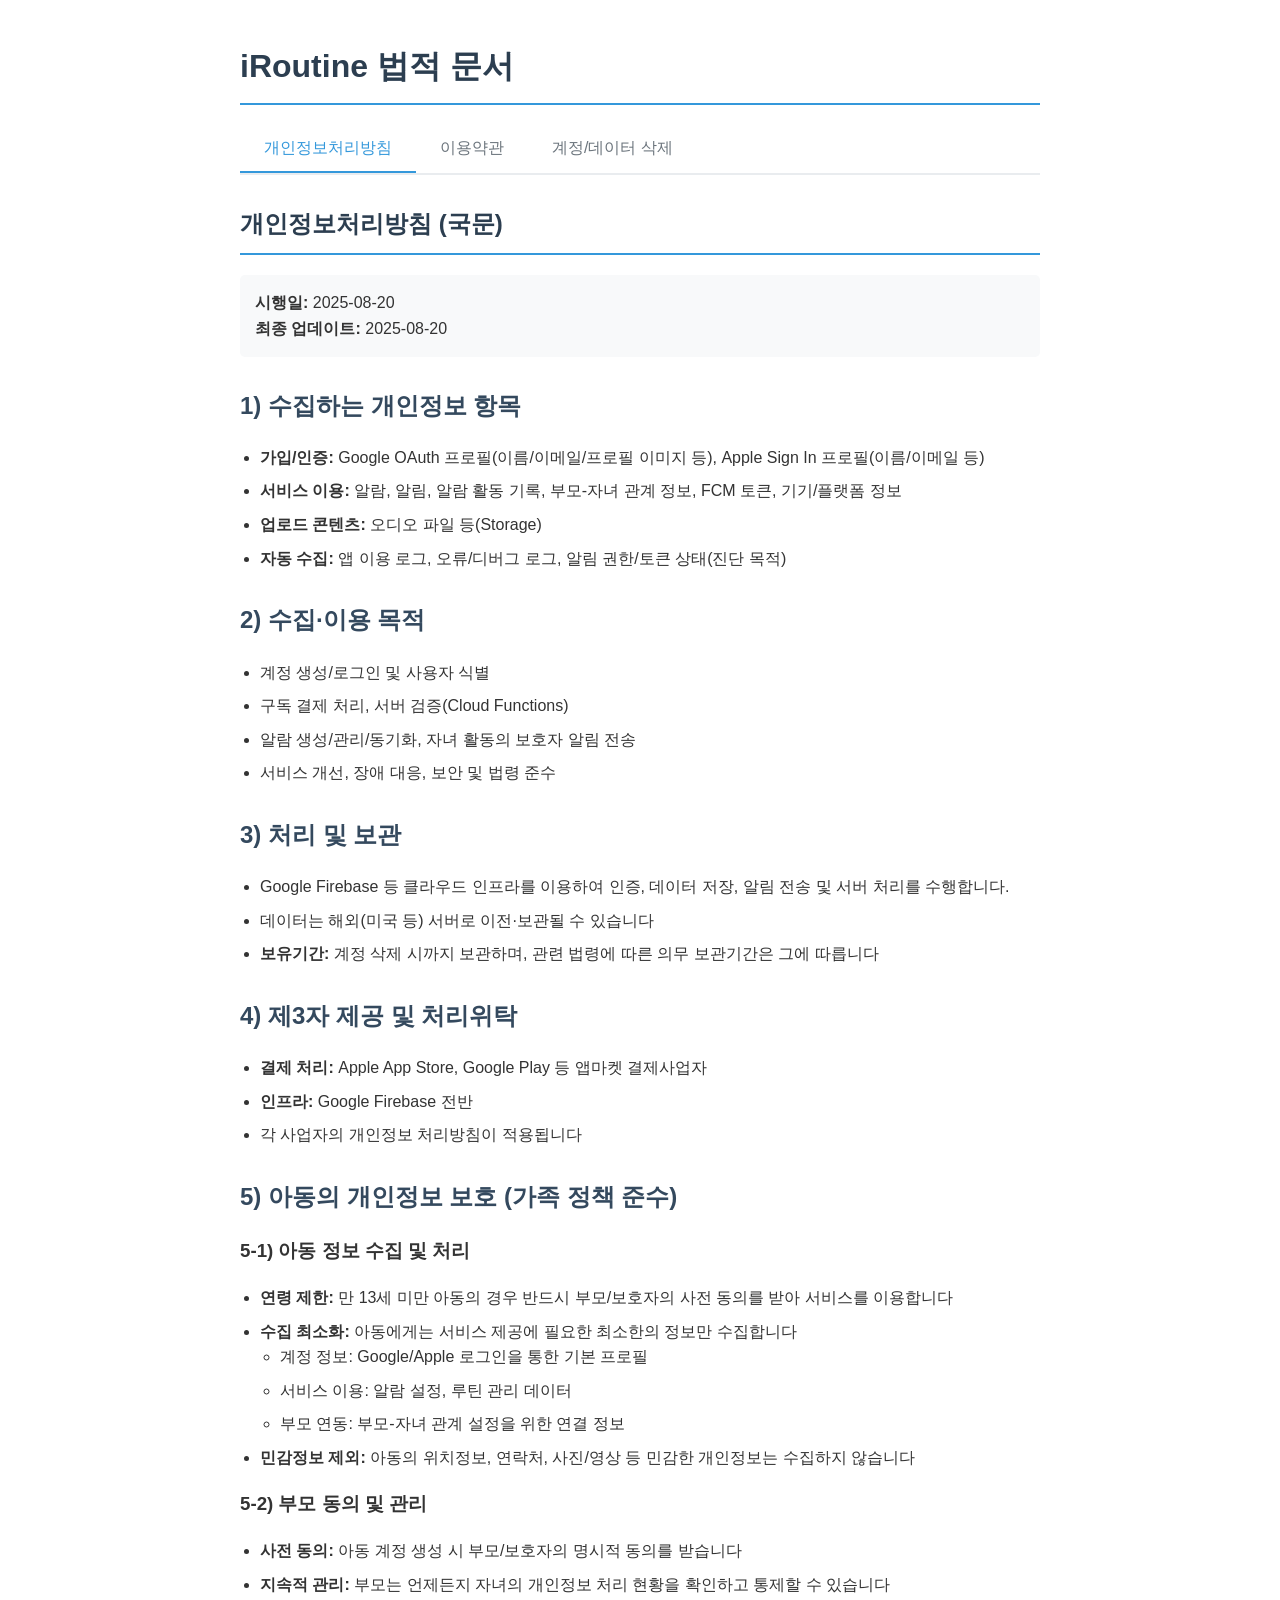
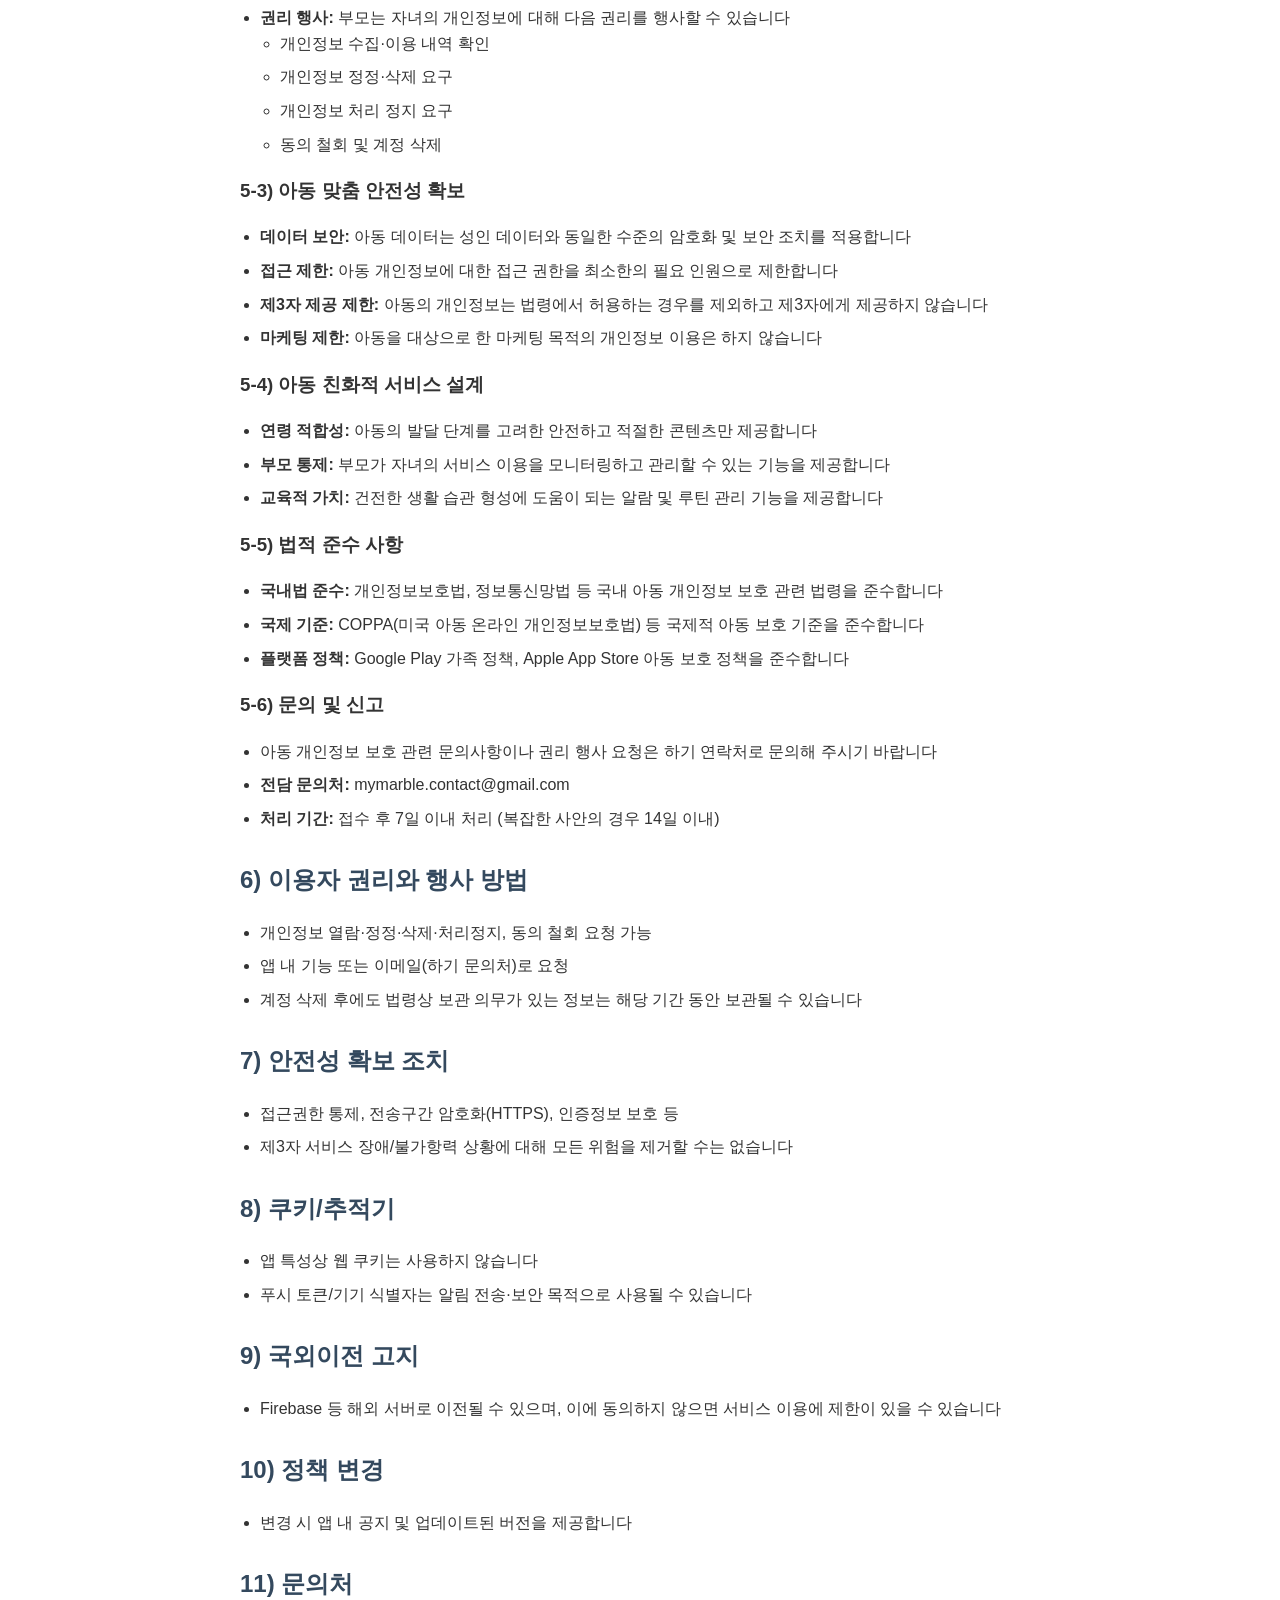
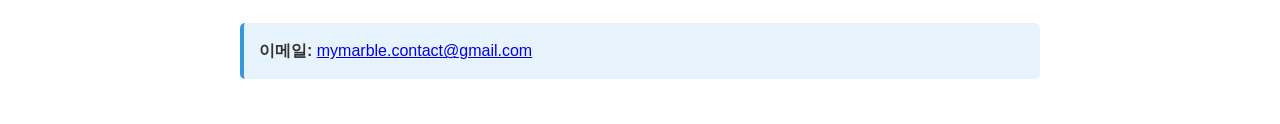
==== index.html @ 531f8c68 "기술스택을 단순하게 노출" ====
<!DOCTYPE html>
<html lang="ko">
    <head>
        <meta charset="UTF-8" />
        <meta name="viewport" content="width=device-width, initial-scale=1.0" />
        <title>iRoutine 개인정보처리방침</title>
        <style>
            body {
                font-family: -apple-system, BlinkMacSystemFont, "Segoe UI",
                    Roboto, sans-serif;
                line-height: 1.6;
                max-width: 800px;
                margin: 0 auto;
                padding: 20px;
                color: #333;
            }
            h1 {
                color: #2c3e50;
                border-bottom: 2px solid #3498db;
                padding-bottom: 10px;
            }
            h2 {
                color: #34495e;
                margin-top: 30px;
            }
            .meta-info {
                background-color: #f8f9fa;
                padding: 15px;
                border-radius: 5px;
                margin-bottom: 30px;
            }
            .contact {
                background-color: #e8f4fd;
                padding: 15px;
                border-radius: 5px;
                border-left: 4px solid #3498db;
            }
            ul {
                padding-left: 20px;
            }
            li {
                margin-bottom: 8px;
            }
            .section {
                margin-bottom: 25px;
            }
            .nav-tabs {
                display: flex;
                border-bottom: 2px solid #e9ecef;
                margin-bottom: 30px;
            }
            .nav-tab {
                padding: 12px 24px;
                background: none;
                border: none;
                cursor: pointer;
                font-size: 16px;
                font-weight: 500;
                color: #6c757d;
                border-bottom: 2px solid transparent;
                transition: all 0.3s ease;
            }
            .nav-tab.active {
                color: #3498db;
                border-bottom-color: #3498db;
            }
            .nav-tab:hover {
                color: #3498db;
            }
            .tab-content {
                display: none;
            }
            .tab-content.active {
                display: block;
            }
        </style>
    </head>
    <body>
        <h1>iRoutine 법적 문서</h1>

        <div class="nav-tabs">
            <button class="nav-tab active" onclick="showTab('privacy')">
                개인정보처리방침
            </button>
            <button class="nav-tab" onclick="showTab('terms')">이용약관</button>
            <button class="nav-tab" onclick="showTab('deletion')">
                계정/데이터 삭제
            </button>
        </div>

        <div id="privacy-tab" class="tab-content active">
            <h2
                style="
                    color: #2c3e50;
                    border-bottom: 2px solid #3498db;
                    padding-bottom: 10px;
                "
            >
                개인정보처리방침 (국문)
            </h2>

            <div class="meta-info">
                <strong>시행일:</strong> 2025-08-20<br />
                <strong>최종 업데이트:</strong> 2025-08-20
            </div>

            <div class="section">
                <h2>1) 수집하는 개인정보 항목</h2>
                <ul>
                    <li>
                        <strong>가입/인증:</strong> Google OAuth
                        프로필(이름/이메일/프로필 이미지 등), Apple Sign In
                        프로필(이름/이메일 등)
                    </li>
                    <li>
                        <strong>서비스 이용:</strong> 알람, 알림, 알람 활동
                        기록, 부모-자녀 관계 정보, FCM 토큰, 기기/플랫폼 정보
                    </li>
                    <li>
                        <strong>업로드 콘텐츠:</strong> 오디오 파일 등(Storage)
                    </li>
                    <li>
                        <strong>자동 수집:</strong> 앱 이용 로그, 오류/디버그
                        로그, 알림 권한/토큰 상태(진단 목적)
                    </li>
                </ul>
            </div>

            <div class="section">
                <h2>2) 수집·이용 목적</h2>
                <ul>
                    <li>계정 생성/로그인 및 사용자 식별</li>
                    <li>구독 결제 처리, 서버 검증(Cloud Functions)</li>
                    <li>알람 생성/관리/동기화, 자녀 활동의 보호자 알림 전송</li>
                    <li>서비스 개선, 장애 대응, 보안 및 법령 준수</li>
                </ul>
            </div>

            <div class="section">
                <h2>3) 처리 및 보관</h2>
                <ul>
                    <li>
                        Google Firebase 등 클라우드 인프라를 이용하여 인증, 데이터 저장, 알림 전송 및 서버 처리를 수행합니다.
                    </li>
                    <li>
                        데이터는 해외(미국 등) 서버로 이전·보관될 수 있습니다
                    </li>
                    <li>
                        <strong>보유기간:</strong> 계정 삭제 시까지 보관하며,
                        관련 법령에 따른 의무 보관기간은 그에 따릅니다
                    </li>
                </ul>
            </div>

            <div class="section">
                <h2>4) 제3자 제공 및 처리위탁</h2>
                <ul>
                    <li>
                        <strong>결제 처리:</strong> Apple App Store, Google Play
                        등 앱마켓 결제사업자
                    </li>
                    <li><strong>인프라:</strong> Google Firebase 전반</li>
                    <li>각 사업자의 개인정보 처리방침이 적용됩니다</li>
                </ul>
            </div>

            <div class="section">
                <h2>5) 아동의 개인정보 보호 (가족 정책 준수)</h2>
                
                <h3>5-1) 아동 정보 수집 및 처리</h3>
                <ul>
                    <li>
                        <strong>연령 제한:</strong> 만 13세 미만 아동의 경우 반드시 부모/보호자의 사전 동의를 받아 서비스를 이용합니다
                    </li>
                    <li>
                        <strong>수집 최소화:</strong> 아동에게는 서비스 제공에 필요한 최소한의 정보만 수집합니다
                        <ul>
                            <li>계정 정보: Google/Apple 로그인을 통한 기본 프로필</li>
                            <li>서비스 이용: 알람 설정, 루틴 관리 데이터</li>
                            <li>부모 연동: 부모-자녀 관계 설정을 위한 연결 정보</li>
                        </ul>
                    </li>
                    <li>
                        <strong>민감정보 제외:</strong> 아동의 위치정보, 연락처, 사진/영상 등 민감한 개인정보는 수집하지 않습니다
                    </li>
                </ul>

                <h3>5-2) 부모 동의 및 관리</h3>
                <ul>
                    <li>
                        <strong>사전 동의:</strong> 아동 계정 생성 시 부모/보호자의 명시적 동의를 받습니다
                    </li>
                    <li>
                        <strong>지속적 관리:</strong> 부모는 언제든지 자녀의 개인정보 처리 현황을 확인하고 통제할 수 있습니다
                    </li>
                    <li>
                        <strong>권리 행사:</strong> 부모는 자녀의 개인정보에 대해 다음 권리를 행사할 수 있습니다
                        <ul>
                            <li>개인정보 수집·이용 내역 확인</li>
                            <li>개인정보 정정·삭제 요구</li>
                            <li>개인정보 처리 정지 요구</li>
                            <li>동의 철회 및 계정 삭제</li>
                        </ul>
                    </li>
                </ul>

                <h3>5-3) 아동 맞춤 안전성 확보</h3>
                <ul>
                    <li>
                        <strong>데이터 보안:</strong> 아동 데이터는 성인 데이터와 동일한 수준의 암호화 및 보안 조치를 적용합니다
                    </li>
                    <li>
                        <strong>접근 제한:</strong> 아동 개인정보에 대한 접근 권한을 최소한의 필요 인원으로 제한합니다
                    </li>
                    <li>
                        <strong>제3자 제공 제한:</strong> 아동의 개인정보는 법령에서 허용하는 경우를 제외하고 제3자에게 제공하지 않습니다
                    </li>
                    <li>
                        <strong>마케팅 제한:</strong> 아동을 대상으로 한 마케팅 목적의 개인정보 이용은 하지 않습니다
                    </li>
                </ul>

                <h3>5-4) 아동 친화적 서비스 설계</h3>
                <ul>
                    <li>
                        <strong>연령 적합성:</strong> 아동의 발달 단계를 고려한 안전하고 적절한 콘텐츠만 제공합니다
                    </li>
                    <li>
                        <strong>부모 통제:</strong> 부모가 자녀의 서비스 이용을 모니터링하고 관리할 수 있는 기능을 제공합니다
                    </li>
                    <li>
                        <strong>교육적 가치:</strong> 건전한 생활 습관 형성에 도움이 되는 알람 및 루틴 관리 기능을 제공합니다
                    </li>
                </ul>

                <h3>5-5) 법적 준수 사항</h3>
                <ul>
                    <li>
                        <strong>국내법 준수:</strong> 개인정보보호법, 정보통신망법 등 국내 아동 개인정보 보호 관련 법령을 준수합니다
                    </li>
                    <li>
                        <strong>국제 기준:</strong> COPPA(미국 아동 온라인 개인정보보호법) 등 국제적 아동 보호 기준을 준수합니다
                    </li>
                    <li>
                        <strong>플랫폼 정책:</strong> Google Play 가족 정책, Apple App Store 아동 보호 정책을 준수합니다
                    </li>
                </ul>

                <h3>5-6) 문의 및 신고</h3>
                <ul>
                    <li>
                        아동 개인정보 보호 관련 문의사항이나 권리 행사 요청은 하기 연락처로 문의해 주시기 바랍니다
                    </li>
                    <li>
                        <strong>전담 문의처:</strong> mymarble.contact@gmail.com
                    </li>
                    <li>
                        <strong>처리 기간:</strong> 접수 후 7일 이내 처리 (복잡한 사안의 경우 14일 이내)
                    </li>
                </ul>
            </div>

            <div class="section">
                <h2>6) 이용자 권리와 행사 방법</h2>
                <ul>
                    <li>
                        개인정보 열람·정정·삭제·처리정지, 동의 철회 요청 가능
                    </li>
                    <li>앱 내 기능 또는 이메일(하기 문의처)로 요청</li>
                    <li>
                        계정 삭제 후에도 법령상 보관 의무가 있는 정보는 해당
                        기간 동안 보관될 수 있습니다
                    </li>
                </ul>
            </div>

            <div class="section">
                <h2>7) 안전성 확보 조치</h2>
                <ul>
                    <li>
                        접근권한 통제, 전송구간 암호화(HTTPS), 인증정보 보호 등
                    </li>
                    <li>
                        제3자 서비스 장애/불가항력 상황에 대해 모든 위험을
                        제거할 수는 없습니다
                    </li>
                </ul>
            </div>

            <div class="section">
                <h2>8) 쿠키/추적기</h2>
                <ul>
                    <li>앱 특성상 웹 쿠키는 사용하지 않습니다</li>
                    <li>
                        푸시 토큰/기기 식별자는 알림 전송·보안 목적으로 사용될
                        수 있습니다
                    </li>
                </ul>
            </div>

            <div class="section">
                <h2>9) 국외이전 고지</h2>
                <ul>
                    <li>
                        Firebase 등 해외 서버로 이전될 수 있으며, 이에 동의하지
                        않으면 서비스 이용에 제한이 있을 수 있습니다
                    </li>
                </ul>
            </div>

            <div class="section">
                <h2>10) 정책 변경</h2>
                <ul>
                    <li>변경 시 앱 내 공지 및 업데이트된 버전을 제공합니다</li>
                </ul>
            </div>

            <div class="section">
                <h2>11) 문의처</h2>
                <div class="contact">
                    <strong>이메일:</strong>
                    <a href="mailto:mymarble.contact@gmail.com"
                        >mymarble.contact@gmail.com</a
                    >
                </div>
            </div>
        </div>

        <div id="terms-tab" class="tab-content">
            <h2
                style="
                    color: #2c3e50;
                    border-bottom: 2px solid #3498db;
                    padding-bottom: 10px;
                "
            >
                이용약관 및 최종 사용자 라이선스 계약 (EULA)
            </h2>

            <div class="meta-info">
                <strong>시행일:</strong> 2025-08-20<br />
                <strong>최종 업데이트:</strong> 2025-08-20<br />
                <strong>문의:</strong> mymarble.contact@gmail.com
            </div>

            <div class="section">
                <h2>1) 목적 및 라이선스 부여</h2>
                <ul>
                    <li>
                        본 약관은 iRoutine(이하 "서비스")의 이용 조건 및 절차,
                        이용자와 회사의 권리·의무를 정합니다.
                    </li>
                    <li>
                        회사는 본 약관에 따라 이용자에게 서비스를 이용할 수 있는 
                        비독점적, 양도불가능한 라이선스를 부여합니다.
                    </li>
                    <li>
                        본 약관은 최종 사용자 라이선스 계약(EULA)으로서의 효력을 가집니다.
                    </li>
                </ul>
            </div>

            <div class="section">
                <h2>2) 계정 및 자격</h2>
                <ul>
                    <li>
                        만 14세 미만의 이용은 보호자(부모) 계정의 동의 및 관리
                        하에 이루어집니다.
                    </li>
                    <li>
                        이용자는 가입 시 정확한 정보를 제공해야 하며, 타인의
                        권리를 침해하지 않습니다.
                    </li>
                </ul>
            </div>

            <div class="section">
                <h2>3) 서비스 내용</h2>
                <ul>
                    <li>
                        알람/루틴 생성·수정·삭제, 알림 전송, 부모-자녀 연동을
                        통한 보호자의 자녀 알람 관리 기능을 제공합니다.
                    </li>
                    <li>
                        서비스는 지속적으로 개선·변경될 수 있으며, 중요한 변경
                        시 앱 공지로 안내합니다.
                    </li>
                </ul>
            </div>

            <div class="section">
                <h2>4) 구독 및 결제</h2>
                <ul>
                    <li>프리미엄 기능은 자동 갱신형 구독으로 제공됩니다.</li>
                    <li>
                        가격: 월 1,100원, 연 8,800원(실제 청구 금액과 세금은 각
                        앱마켓 표기/정책 기준을 따릅니다).
                    </li>
                    <li>
                        결제/청구/환불/취소는 Apple App Store 또는 Google Play
                        스토어 정책을 따릅니다.
                    </li>
                    <li>
                        구독은 현재 기간 종료 24시간 전 자동 갱신될 수 있으며,
                        갱신 관리는 각 스토어의 구독 관리 화면에서 할 수
                        있습니다.
                    </li>
                    <li>
                        구매 취소(청약철회) 관련: 취소/환불은 각 스토어 정책 및
                        심사 결과에 따릅니다.
                    </li>
                </ul>
            </div>

            <div class="section">
                <h2>5) 보호자-자녀 기능</h2>
                <ul>
                    <li>
                        보호자는 자녀 계정의 알람을 생성·변경·삭제할 수 있으며,
                        자녀 활동 알림을 수신할 수 있습니다.
                    </li>
                    <li>
                        보호자는 해당 기능 사용에 따른 책임을 부담하며, 자녀
                        개인정보를 적법하게 처리해야 합니다.
                    </li>
                </ul>
            </div>

            <div class="section">
                <h2>6) 이용자의 의무</h2>
                <ul>
                    <li>법령·약관·공지 준수 및 타인의 권리 침해 금지.</li>
                    <li>
                        계정 보안(비밀번호/기기 관리) 유지에 주의해야 합니다.
                    </li>
                </ul>
            </div>

            <div class="section">
                <h2>7) 금지 행위</h2>
                <ul>
                    <li>
                        비정상적 접근, 리버스 엔지니어링, 스팸/악성코드 유포,
                        타인의 계정·데이터 무단 접근 등.
                    </li>
                </ul>
            </div>

            <div class="section">
                <h2>8) 서비스 제공의 중단</h2>
                <ul>
                    <li>
                        시스템 점검, 천재지변, 제3자 서비스(Firebase, 앱마켓
                        결제 등) 장애로 일시 중단될 수 있습니다.
                    </li>
                </ul>
            </div>

            <div class="section">
                <h2>9) 지적재산권</h2>
                <ul>
                    <li>
                        서비스 및 제공 콘텐츠의 권리는 회사 또는 정당한
                        권리자에게 있으며, 무단 사용을 금합니다.
                    </li>
                </ul>
            </div>

            <div class="section">
                <h2>10) 책임 제한</h2>
                <ul>
                    <li>
                        무료 제공 기능 또는 불가항력·제3자 서비스 장애로 인한
                        손해에 대해 회사는 책임을 지지 않습니다.
                    </li>
                    <li>
                        유료 구독 관련 환불/청구 분쟁은 우선 각 스토어 정책을
                        따릅니다.
                    </li>
                </ul>
            </div>

            <div class="section">
                <h2>11) 계약 해지</h2>
                <ul>
                    <li>
                        이용자는 언제든지 각 스토어에서 구독을 해지할 수
                        있습니다. 계정 삭제는 앱 또는 문의 채널을 통해 요청할 수
                        있습니다.
                    </li>
                </ul>
            </div>

            <div class="section">
                <h2>12) 약관의 변경</h2>
                <ul>
                    <li>
                        변경 시 적용일자 및 사유를 사전에 공지합니다. 중요한
                        변경은 앱 내 공지와 함께 고지됩니다.
                    </li>
                </ul>
            </div>

            <div class="section">
                <h2>13) 준거법 및 분쟁 해결</h2>
                <ul>
                    <li>
                        대한민국 법률을 준거법으로 하며, 분쟁은 관할 법원에서
                        해결합니다.
                    </li>
                </ul>
            </div>

            <div class="section">
                <h2>14) 문의처</h2>
                <div class="contact">
                    <strong>이메일:</strong>
                    <a href="mailto:mymarble.contact@gmail.com"
                        >mymarble.contact@gmail.com</a
                    >
                </div>
            </div>
        </div>

        <div id="deletion-tab" class="tab-content">
            <h2
                style="
                    color: #2c3e50;
                    border-bottom: 2px solid #3498db;
                    padding-bottom: 10px;
                "
            >
                계정/데이터 삭제 안내
            </h2>

            <div class="meta-info">
                <strong>시행일:</strong> 2025-08-20<br />
                <strong>최종 업데이트:</strong> 2025-08-20<br />
                <strong>문의:</strong> mymarble.contact@gmail.com
            </div>

            <div class="section">
                <h2>1) 삭제 대상 및 범위</h2>
                <ul>
                    <li>계정 기본 정보: 이름, 이메일, 역할(부모/자녀)</li>
                    <li>가족/관계 정보: 부모-자녀 연결 정보</li>
                    <li>앱 데이터: 알람 설정, 알람 활동 기록(확인/해제/스누즈/놓침)</li>
                    <li>기기 식별자: 푸시 알림용 FCM 토큰</li>
                </ul>
            </div>

            <div class="section">
                <h2>2) 보관 및 삭제 시점</h2>
                <ul>
                    <li>법령 준수 및 분쟁 대응을 위해 최대 90일 이내 최소한의 기록을 보관할 수 있습니다.</li>
                    <li>보관 기간 경과 후 관련 데이터는 영구 삭제됩니다.</li>
                </ul>
            </div>

            <div class="section">
                <h2>3) 계정/데이터 삭제 요청 방법</h2>
                <ul>
                    <li>아래 이메일로 삭제를 요청해 주세요.</li>
                    <li>메일 <strong>제목에 반드시 [데이터 삭제 요청]</strong> 문구를 포함해 주세요.</li>
                    <li>요청 메일 본문에는 다음 정보를 기재해 주세요.
                        <ul>
                            <li><strong>성함</strong></li>
                            <li><strong>전화번호</strong></li>
                            <li><strong>로그인에 사용한 이메일 주소</strong> (보내시는 이메일이 로그인 이메일과 동일하면 본인 확인에 유리합니다)</li>
                        </ul>
                    </li>
                    <li><strong>처리 기간:</strong> 접수 후 영업일 기준 7~14일</li>
                </ul>
                <div class="contact">
                    <p><strong>이메일:</strong> <a href="mailto:mymarble.contact@gmail.com?subject=%5B%EB%8D%B0%EC%9D%B4%ED%84%B0%20%EC%82%AD%EC%A0%9C%20%EC%9A%94%EC%B2%AD%5D&body=%EC%84%B1%ED%95%A8%3A%0A%EC%A0%84%ED%99%94%EB%B2%88%ED%98%B8%3A%0A%EB%A1%9C%EA%B7%B8%EC%9D%B8%EC%97%90%20%EC%82%AC%EC%9A%A9%ED%95%9C%20%EC%9D%B4%EB%A9%94%EC%9D%BC%20%EC%A3%BC%EC%86%8C%3A%0A%EA%B8%B0%ED%83%80%20%EC%9A%94%EC%B2%AD%EC%82%AC%ED%95%AD%3A%0A%0A%EC%A3%BC%EC%9D%98%3A%20%EA%B3%84%EC%A0%95%20%EC%82%AD%EC%A0%9C%EB%8A%94%20%EB%B3%B5%EA%B5%AC%EA%B0%80%20%EB%B6%88%EA%B0%80%ED%95%A9%EB%8B%88%EB%8B%A4%2E">mymarble.contact@gmail.com</a></p>
                    <p style="margin-top:8px; font-size:14px; color:#555;">예시 제목: [데이터 삭제 요청] iRoutine 계정 삭제 요청</p>
                </div>
            </div>

            <div class="section">
                <h2>4) 주의사항</h2>
                <ul>
                    <li>삭제 완료 후에는 복구가 불가능합니다.</li>
                    <li>부모/자녀 관계로 연결된 다른 사용자에게 영향이 있을 수 있으니 신중히 요청해 주세요.</li>
                </ul>
            </div>
        </div>

        <script>
            function showTab(tabName) {
                // 모든 탭 콘텐츠 숨기기
                const tabContents = document.querySelectorAll(".tab-content");
                tabContents.forEach((content) => {
                    content.classList.remove("active");
                });

                // 모든 탭 버튼 비활성화
                const tabButtons = document.querySelectorAll(".nav-tab");
                tabButtons.forEach((button) => {
                    button.classList.remove("active");
                });

                // 선택된 탭 콘텐츠 보이기
                document
                    .getElementById(tabName + "-tab")
                    .classList.add("active");

                // 선택된 탭 버튼 활성화
                event.target.classList.add("active");
            }
        </script>
    </body>
</html>
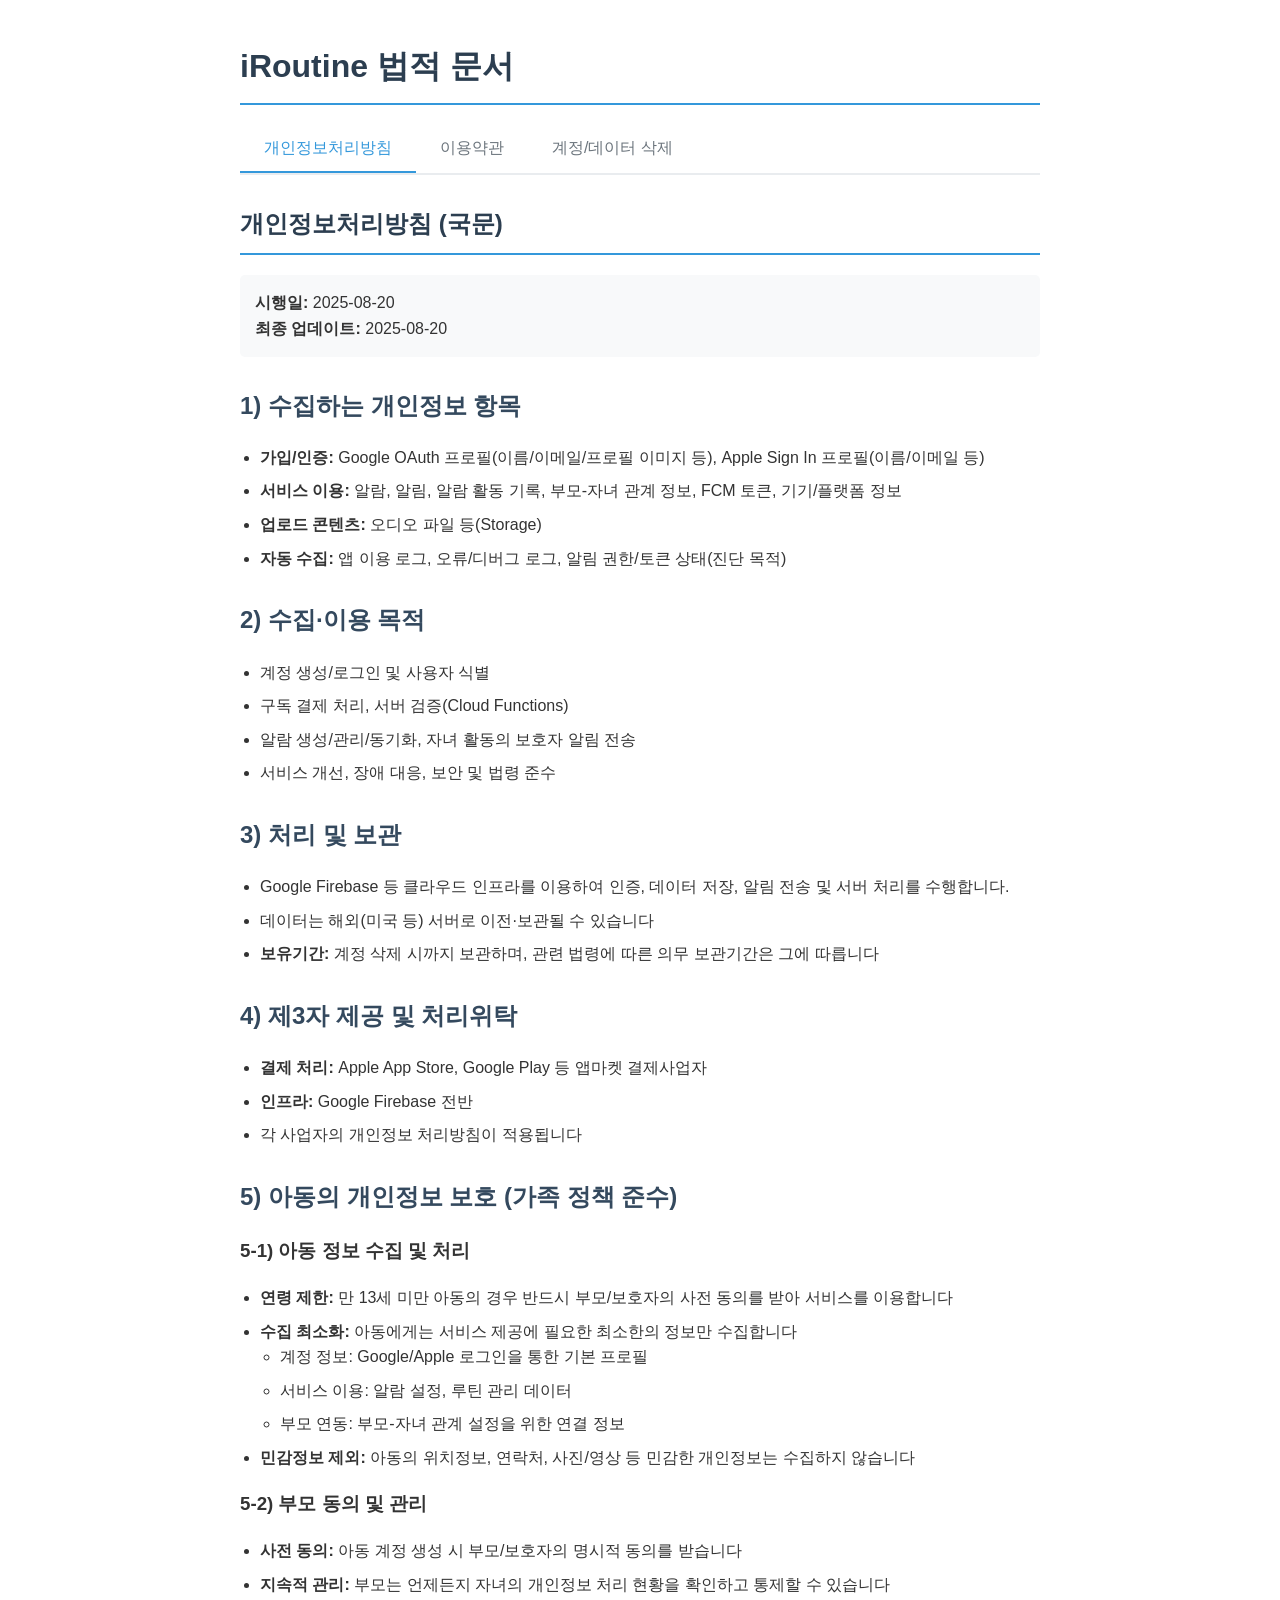
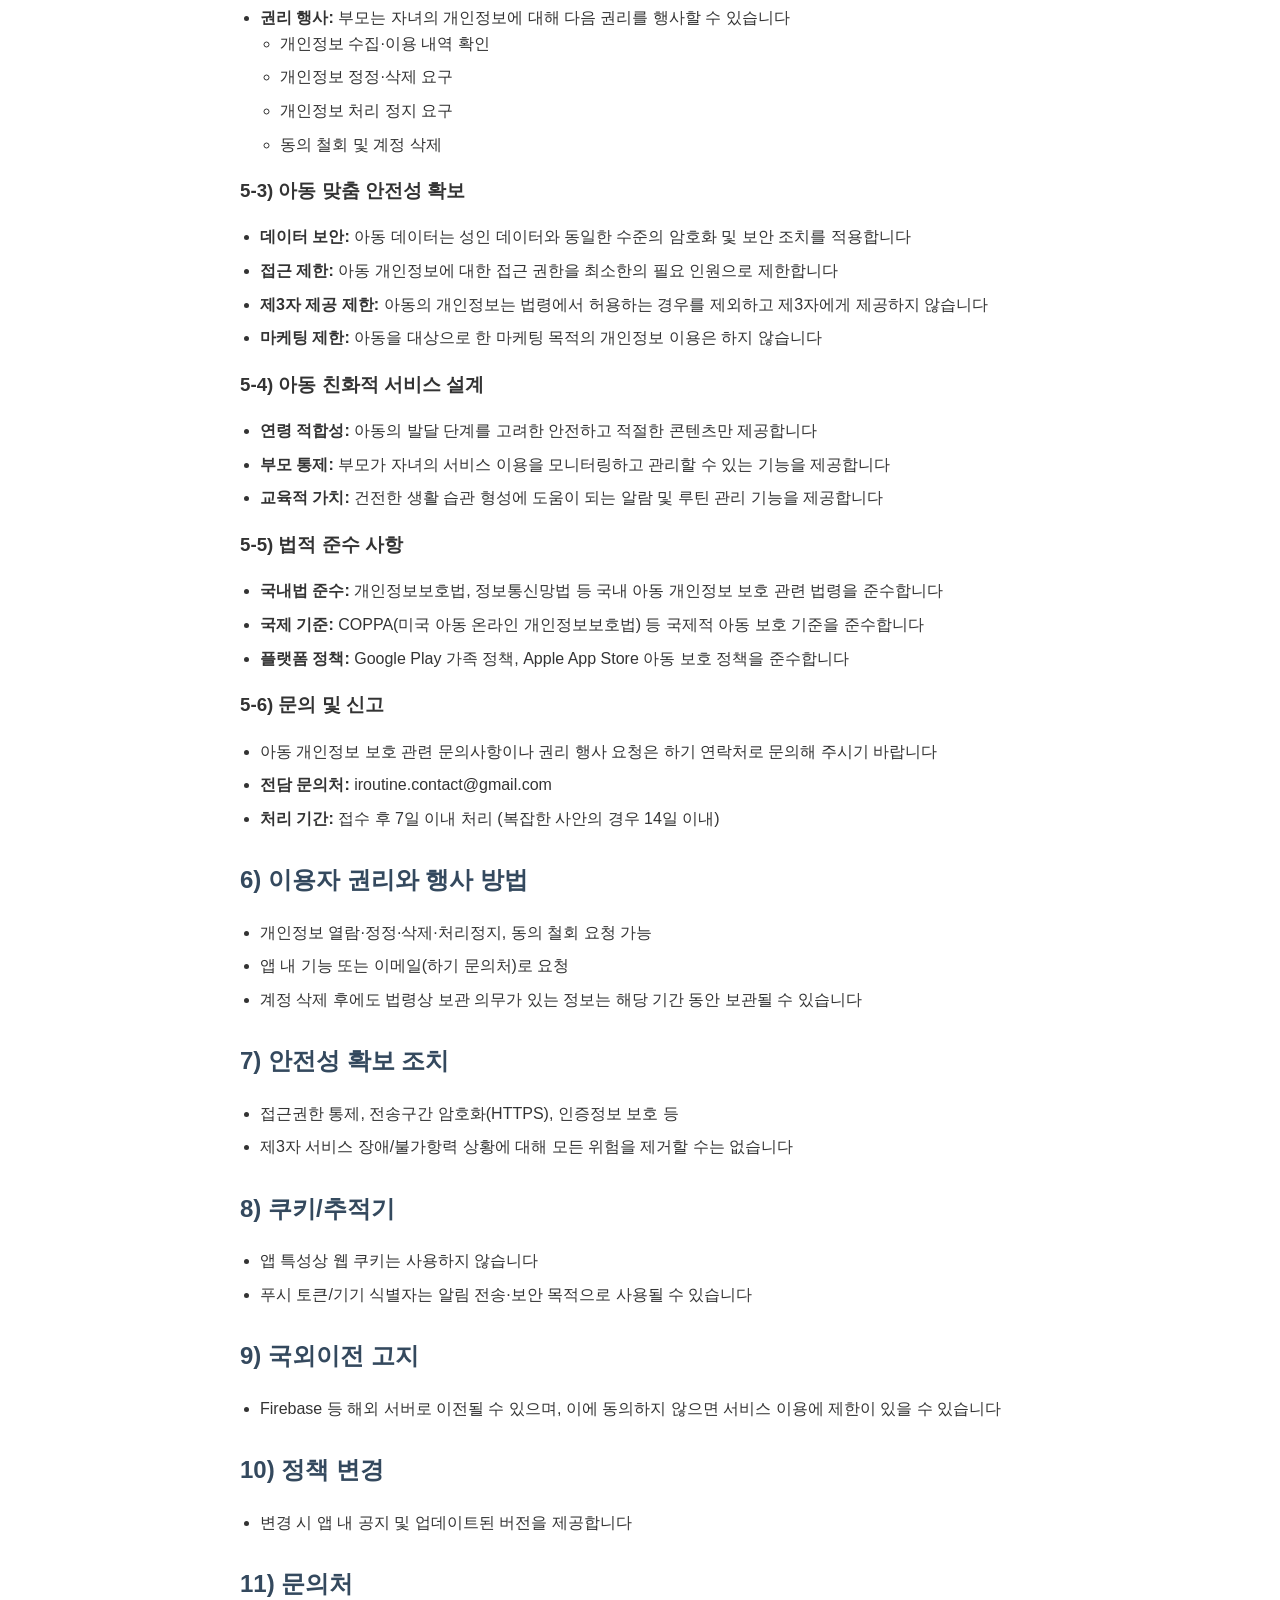
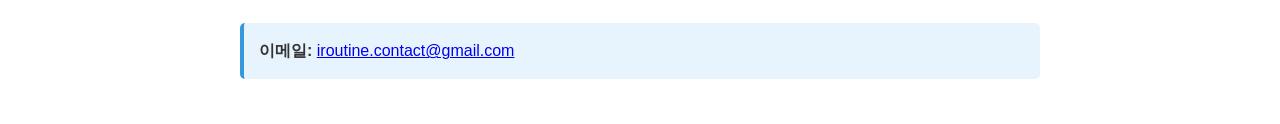
==== commit e692e66a: "chore: 이메일 주소를 mymarble.contact에서 iroutine.contact로 변경 - 개인정보처리방침 문의 이메일 업데이트 - 이용약관 문의 이메일 업데이트 - 도" ====
--- a/index.html
+++ b/index.html
@@ -140,7 +140,8 @@
                 <h2>3) 처리 및 보관</h2>
                 <ul>
                     <li>
-                        Google Firebase 등 클라우드 인프라를 이용하여 인증, 데이터 저장, 알림 전송 및 서버 처리를 수행합니다.
+                        Google Firebase 등 클라우드 인프라를 이용하여 인증,
+                        데이터 저장, 알림 전송 및 서버 처리를 수행합니다.
                     </li>
                     <li>
                         데이터는 해외(미국 등) 서버로 이전·보관될 수 있습니다
@@ -166,35 +167,47 @@
 
             <div class="section">
                 <h2>5) 아동의 개인정보 보호 (가족 정책 준수)</h2>
-                
+
                 <h3>5-1) 아동 정보 수집 및 처리</h3>
                 <ul>
                     <li>
-                        <strong>연령 제한:</strong> 만 13세 미만 아동의 경우 반드시 부모/보호자의 사전 동의를 받아 서비스를 이용합니다
-                    </li>
-                    <li>
-                        <strong>수집 최소화:</strong> 아동에게는 서비스 제공에 필요한 최소한의 정보만 수집합니다
+                        <strong>연령 제한:</strong> 만 13세 미만 아동의 경우
+                        반드시 부모/보호자의 사전 동의를 받아 서비스를
+                        이용합니다
+                    </li>
+                    <li>
+                        <strong>수집 최소화:</strong> 아동에게는 서비스 제공에
+                        필요한 최소한의 정보만 수집합니다
                         <ul>
-                            <li>계정 정보: Google/Apple 로그인을 통한 기본 프로필</li>
+                            <li>
+                                계정 정보: Google/Apple 로그인을 통한 기본
+                                프로필
+                            </li>
                             <li>서비스 이용: 알람 설정, 루틴 관리 데이터</li>
-                            <li>부모 연동: 부모-자녀 관계 설정을 위한 연결 정보</li>
+                            <li>
+                                부모 연동: 부모-자녀 관계 설정을 위한 연결 정보
+                            </li>
                         </ul>
                     </li>
                     <li>
-                        <strong>민감정보 제외:</strong> 아동의 위치정보, 연락처, 사진/영상 등 민감한 개인정보는 수집하지 않습니다
+                        <strong>민감정보 제외:</strong> 아동의 위치정보, 연락처,
+                        사진/영상 등 민감한 개인정보는 수집하지 않습니다
                     </li>
                 </ul>
 
                 <h3>5-2) 부모 동의 및 관리</h3>
                 <ul>
                     <li>
-                        <strong>사전 동의:</strong> 아동 계정 생성 시 부모/보호자의 명시적 동의를 받습니다
-                    </li>
-                    <li>
-                        <strong>지속적 관리:</strong> 부모는 언제든지 자녀의 개인정보 처리 현황을 확인하고 통제할 수 있습니다
-                    </li>
-                    <li>
-                        <strong>권리 행사:</strong> 부모는 자녀의 개인정보에 대해 다음 권리를 행사할 수 있습니다
+                        <strong>사전 동의:</strong> 아동 계정 생성 시
+                        부모/보호자의 명시적 동의를 받습니다
+                    </li>
+                    <li>
+                        <strong>지속적 관리:</strong> 부모는 언제든지 자녀의
+                        개인정보 처리 현황을 확인하고 통제할 수 있습니다
+                    </li>
+                    <li>
+                        <strong>권리 행사:</strong> 부모는 자녀의 개인정보에
+                        대해 다음 권리를 행사할 수 있습니다
                         <ul>
                             <li>개인정보 수집·이용 내역 확인</li>
                             <li>개인정보 정정·삭제 요구</li>
@@ -207,55 +220,69 @@
                 <h3>5-3) 아동 맞춤 안전성 확보</h3>
                 <ul>
                     <li>
-                        <strong>데이터 보안:</strong> 아동 데이터는 성인 데이터와 동일한 수준의 암호화 및 보안 조치를 적용합니다
-                    </li>
-                    <li>
-                        <strong>접근 제한:</strong> 아동 개인정보에 대한 접근 권한을 최소한의 필요 인원으로 제한합니다
-                    </li>
-                    <li>
-                        <strong>제3자 제공 제한:</strong> 아동의 개인정보는 법령에서 허용하는 경우를 제외하고 제3자에게 제공하지 않습니다
-                    </li>
-                    <li>
-                        <strong>마케팅 제한:</strong> 아동을 대상으로 한 마케팅 목적의 개인정보 이용은 하지 않습니다
+                        <strong>데이터 보안:</strong> 아동 데이터는 성인
+                        데이터와 동일한 수준의 암호화 및 보안 조치를 적용합니다
+                    </li>
+                    <li>
+                        <strong>접근 제한:</strong> 아동 개인정보에 대한 접근
+                        권한을 최소한의 필요 인원으로 제한합니다
+                    </li>
+                    <li>
+                        <strong>제3자 제공 제한:</strong> 아동의 개인정보는
+                        법령에서 허용하는 경우를 제외하고 제3자에게 제공하지
+                        않습니다
+                    </li>
+                    <li>
+                        <strong>마케팅 제한:</strong> 아동을 대상으로 한 마케팅
+                        목적의 개인정보 이용은 하지 않습니다
                     </li>
                 </ul>
 
                 <h3>5-4) 아동 친화적 서비스 설계</h3>
                 <ul>
                     <li>
-                        <strong>연령 적합성:</strong> 아동의 발달 단계를 고려한 안전하고 적절한 콘텐츠만 제공합니다
-                    </li>
-                    <li>
-                        <strong>부모 통제:</strong> 부모가 자녀의 서비스 이용을 모니터링하고 관리할 수 있는 기능을 제공합니다
-                    </li>
-                    <li>
-                        <strong>교육적 가치:</strong> 건전한 생활 습관 형성에 도움이 되는 알람 및 루틴 관리 기능을 제공합니다
+                        <strong>연령 적합성:</strong> 아동의 발달 단계를 고려한
+                        안전하고 적절한 콘텐츠만 제공합니다
+                    </li>
+                    <li>
+                        <strong>부모 통제:</strong> 부모가 자녀의 서비스 이용을
+                        모니터링하고 관리할 수 있는 기능을 제공합니다
+                    </li>
+                    <li>
+                        <strong>교육적 가치:</strong> 건전한 생활 습관 형성에
+                        도움이 되는 알람 및 루틴 관리 기능을 제공합니다
                     </li>
                 </ul>
 
                 <h3>5-5) 법적 준수 사항</h3>
                 <ul>
                     <li>
-                        <strong>국내법 준수:</strong> 개인정보보호법, 정보통신망법 등 국내 아동 개인정보 보호 관련 법령을 준수합니다
-                    </li>
-                    <li>
-                        <strong>국제 기준:</strong> COPPA(미국 아동 온라인 개인정보보호법) 등 국제적 아동 보호 기준을 준수합니다
-                    </li>
-                    <li>
-                        <strong>플랫폼 정책:</strong> Google Play 가족 정책, Apple App Store 아동 보호 정책을 준수합니다
+                        <strong>국내법 준수:</strong> 개인정보보호법,
+                        정보통신망법 등 국내 아동 개인정보 보호 관련 법령을
+                        준수합니다
+                    </li>
+                    <li>
+                        <strong>국제 기준:</strong> COPPA(미국 아동 온라인
+                        개인정보보호법) 등 국제적 아동 보호 기준을 준수합니다
+                    </li>
+                    <li>
+                        <strong>플랫폼 정책:</strong> Google Play 가족 정책,
+                        Apple App Store 아동 보호 정책을 준수합니다
                     </li>
                 </ul>
 
                 <h3>5-6) 문의 및 신고</h3>
                 <ul>
                     <li>
-                        아동 개인정보 보호 관련 문의사항이나 권리 행사 요청은 하기 연락처로 문의해 주시기 바랍니다
-                    </li>
-                    <li>
-                        <strong>전담 문의처:</strong> mymarble.contact@gmail.com
-                    </li>
-                    <li>
-                        <strong>처리 기간:</strong> 접수 후 7일 이내 처리 (복잡한 사안의 경우 14일 이내)
+                        아동 개인정보 보호 관련 문의사항이나 권리 행사 요청은
+                        하기 연락처로 문의해 주시기 바랍니다
+                    </li>
+                    <li>
+                        <strong>전담 문의처:</strong> iroutine.contact@gmail.com
+                    </li>
+                    <li>
+                        <strong>처리 기간:</strong> 접수 후 7일 이내 처리
+                        (복잡한 사안의 경우 14일 이내)
                     </li>
                 </ul>
             </div>
@@ -319,8 +346,8 @@
                 <h2>11) 문의처</h2>
                 <div class="contact">
                     <strong>이메일:</strong>
-                    <a href="mailto:mymarble.contact@gmail.com"
-                        >mymarble.contact@gmail.com</a
+                    <a href="mailto:iroutine.contact@gmail.com"
+                        >iroutine.contact@gmail.com</a
                     >
                 </div>
             </div>
@@ -340,7 +367,7 @@
             <div class="meta-info">
                 <strong>시행일:</strong> 2025-08-20<br />
                 <strong>최종 업데이트:</strong> 2025-08-20<br />
-                <strong>문의:</strong> mymarble.contact@gmail.com
+                <strong>문의:</strong> iroutine.contact@gmail.com
             </div>
 
             <div class="section">
@@ -351,11 +378,12 @@
                         이용자와 회사의 권리·의무를 정합니다.
                     </li>
                     <li>
-                        회사는 본 약관에 따라 이용자에게 서비스를 이용할 수 있는 
+                        회사는 본 약관에 따라 이용자에게 서비스를 이용할 수 있는
                         비독점적, 양도불가능한 라이선스를 부여합니다.
                     </li>
                     <li>
-                        본 약관은 최종 사용자 라이선스 계약(EULA)으로서의 효력을 가집니다.
+                        본 약관은 최종 사용자 라이선스 계약(EULA)으로서의 효력을
+                        가집니다.
                     </li>
                 </ul>
             </div>
@@ -544,7 +572,10 @@
                 <ul>
                     <li>계정 기본 정보: 이름, 이메일, 역할(부모/자녀)</li>
                     <li>가족/관계 정보: 부모-자녀 연결 정보</li>
-                    <li>앱 데이터: 알람 설정, 알람 활동 기록(확인/해제/스누즈/놓침)</li>
+                    <li>
+                        앱 데이터: 알람 설정, 알람 활동
+                        기록(확인/해제/스누즈/놓침)
+                    </li>
                     <li>기기 식별자: 푸시 알림용 FCM 토큰</li>
                 </ul>
             </div>
@@ -552,7 +583,10 @@
             <div class="section">
                 <h2>2) 보관 및 삭제 시점</h2>
                 <ul>
-                    <li>법령 준수 및 분쟁 대응을 위해 최대 90일 이내 최소한의 기록을 보관할 수 있습니다.</li>
+                    <li>
+                        법령 준수 및 분쟁 대응을 위해 최대 90일 이내 최소한의
+                        기록을 보관할 수 있습니다.
+                    </li>
                     <li>보관 기간 경과 후 관련 데이터는 영구 삭제됩니다.</li>
                 </ul>
             </div>
@@ -561,19 +595,38 @@
                 <h2>3) 계정/데이터 삭제 요청 방법</h2>
                 <ul>
                     <li>아래 이메일로 삭제를 요청해 주세요.</li>
-                    <li>메일 <strong>제목에 반드시 [데이터 삭제 요청]</strong> 문구를 포함해 주세요.</li>
-                    <li>요청 메일 본문에는 다음 정보를 기재해 주세요.
+                    <li>
+                        메일
+                        <strong>제목에 반드시 [데이터 삭제 요청]</strong> 문구를
+                        포함해 주세요.
+                    </li>
+                    <li>
+                        요청 메일 본문에는 다음 정보를 기재해 주세요.
                         <ul>
                             <li><strong>성함</strong></li>
                             <li><strong>전화번호</strong></li>
-                            <li><strong>로그인에 사용한 이메일 주소</strong> (보내시는 이메일이 로그인 이메일과 동일하면 본인 확인에 유리합니다)</li>
+                            <li>
+                                <strong>로그인에 사용한 이메일 주소</strong>
+                                (보내시는 이메일이 로그인 이메일과 동일하면 본인
+                                확인에 유리합니다)
+                            </li>
                         </ul>
                     </li>
-                    <li><strong>처리 기간:</strong> 접수 후 영업일 기준 7~14일</li>
+                    <li>
+                        <strong>처리 기간:</strong> 접수 후 영업일 기준 7~14일
+                    </li>
                 </ul>
                 <div class="contact">
-                    <p><strong>이메일:</strong> <a href="mailto:mymarble.contact@gmail.com?subject=%5B%EB%8D%B0%EC%9D%B4%ED%84%B0%20%EC%82%AD%EC%A0%9C%20%EC%9A%94%EC%B2%AD%5D&body=%EC%84%B1%ED%95%A8%3A%0A%EC%A0%84%ED%99%94%EB%B2%88%ED%98%B8%3A%0A%EB%A1%9C%EA%B7%B8%EC%9D%B8%EC%97%90%20%EC%82%AC%EC%9A%A9%ED%95%9C%20%EC%9D%B4%EB%A9%94%EC%9D%BC%20%EC%A3%BC%EC%86%8C%3A%0A%EA%B8%B0%ED%83%80%20%EC%9A%94%EC%B2%AD%EC%82%AC%ED%95%AD%3A%0A%0A%EC%A3%BC%EC%9D%98%3A%20%EA%B3%84%EC%A0%95%20%EC%82%AD%EC%A0%9C%EB%8A%94%20%EB%B3%B5%EA%B5%AC%EA%B0%80%20%EB%B6%88%EA%B0%80%ED%95%A9%EB%8B%88%EB%8B%A4%2E">mymarble.contact@gmail.com</a></p>
-                    <p style="margin-top:8px; font-size:14px; color:#555;">예시 제목: [데이터 삭제 요청] iRoutine 계정 삭제 요청</p>
+                    <p>
+                        <strong>이메일:</strong>
+                        <a
+                            href="mailto:iroutine.contact@gmail.com?subject=%5B%EB%8D%B0%EC%9D%B4%ED%84%B0%20%EC%82%AD%EC%A0%9C%20%EC%9A%94%EC%B2%AD%5D&body=%EC%84%B1%ED%95%A8%3A%0A%EC%A0%84%ED%99%94%EB%B2%88%ED%98%B8%3A%0A%EB%A1%9C%EA%B7%B8%EC%9D%B8%EC%97%90%20%EC%82%AC%EC%9A%A9%ED%95%9C%20%EC%9D%B4%EB%A9%94%EC%9D%BC%20%EC%A3%BC%EC%86%8C%3A%0A%EA%B8%B0%ED%83%80%20%EC%9A%94%EC%B2%AD%EC%82%AC%ED%95%AD%3A%0A%0A%EC%A3%BC%EC%9D%98%3A%20%EA%B3%84%EC%A0%95%20%EC%82%AD%EC%A0%9C%EB%8A%94%20%EB%B3%B5%EA%B5%AC%EA%B0%80%20%EB%B6%88%EA%B0%80%ED%95%A9%EB%8B%88%EB%8B%A4%2E"
+                            >iroutine.contact@gmail.com</a
+                        >
+                    </p>
+                    <p style="margin-top: 8px; font-size: 14px; color: #555">
+                        예시 제목: [데이터 삭제 요청] iRoutine 계정 삭제 요청
+                    </p>
                 </div>
             </div>
 
@@ -581,7 +634,10 @@
                 <h2>4) 주의사항</h2>
                 <ul>
                     <li>삭제 완료 후에는 복구가 불가능합니다.</li>
-                    <li>부모/자녀 관계로 연결된 다른 사용자에게 영향이 있을 수 있으니 신중히 요청해 주세요.</li>
+                    <li>
+                        부모/자녀 관계로 연결된 다른 사용자에게 영향이 있을 수
+                        있으니 신중히 요청해 주세요.
+                    </li>
                 </ul>
             </div>
         </div>
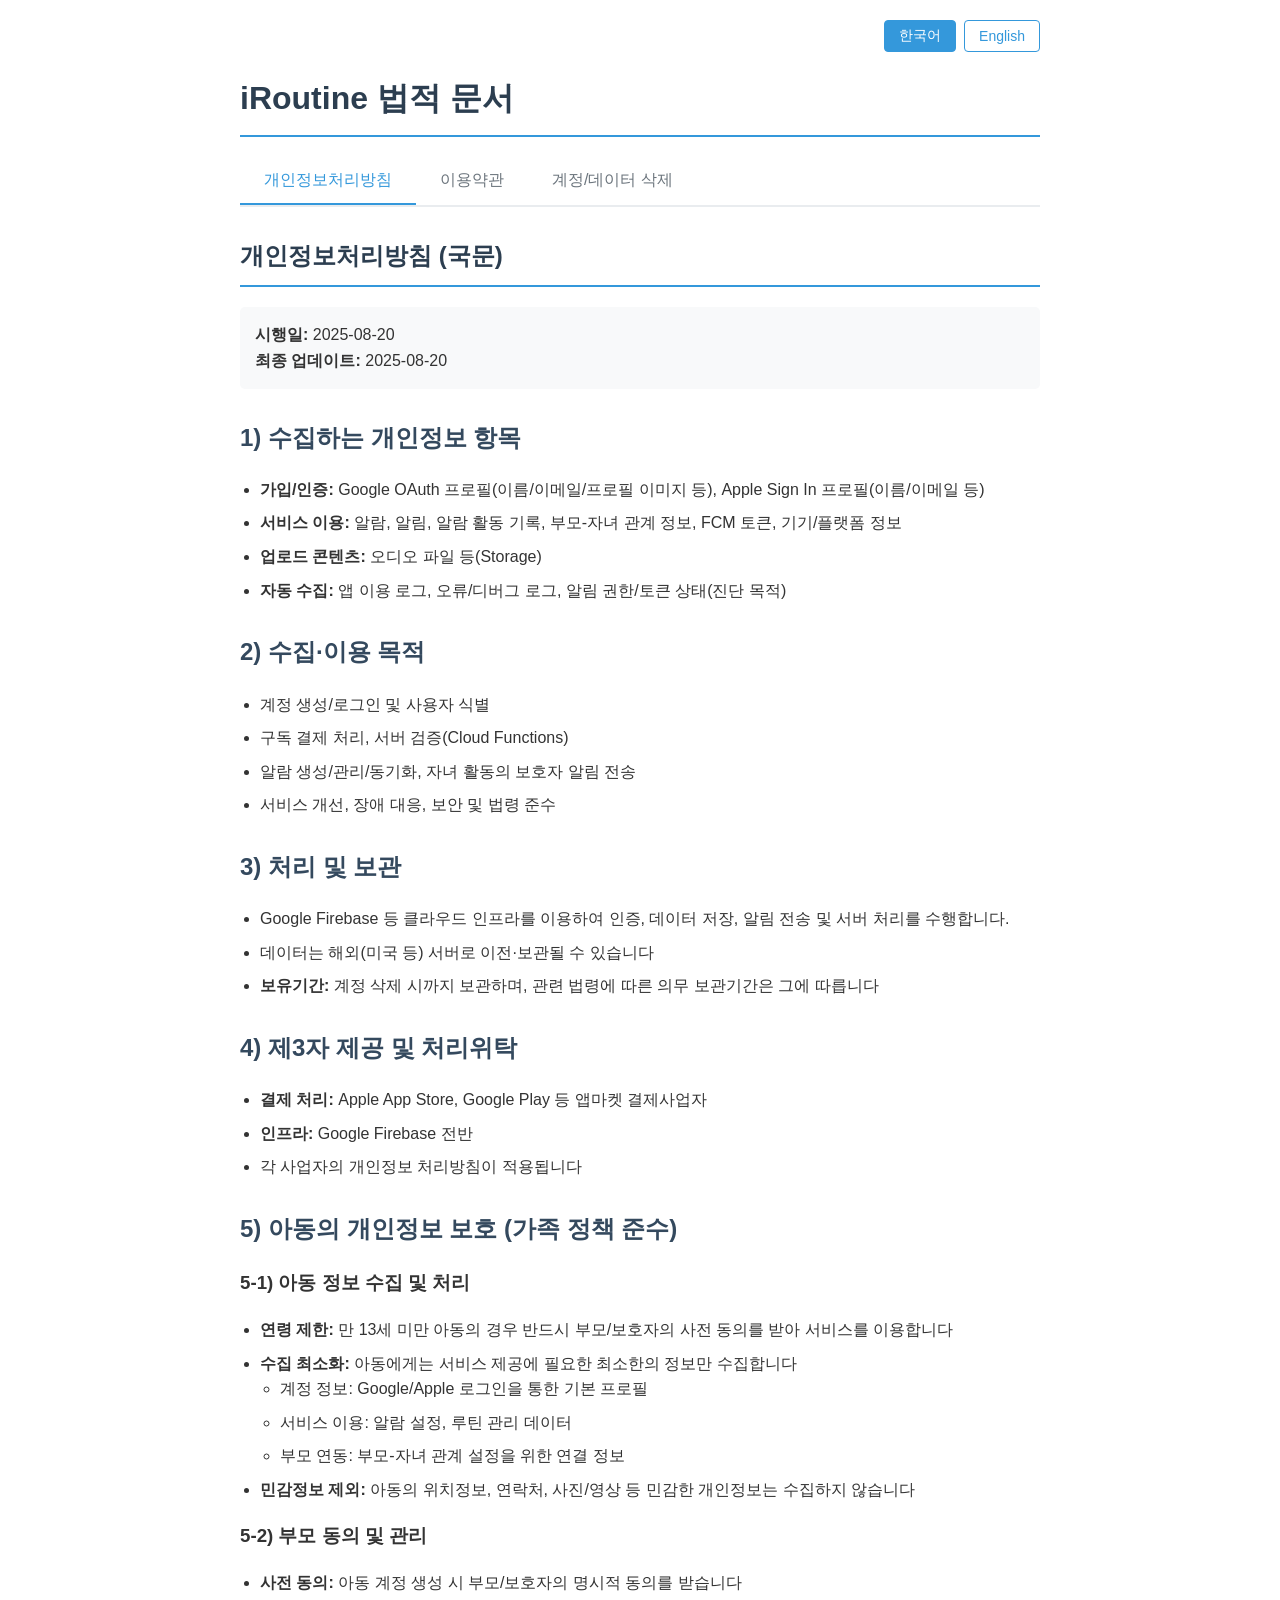
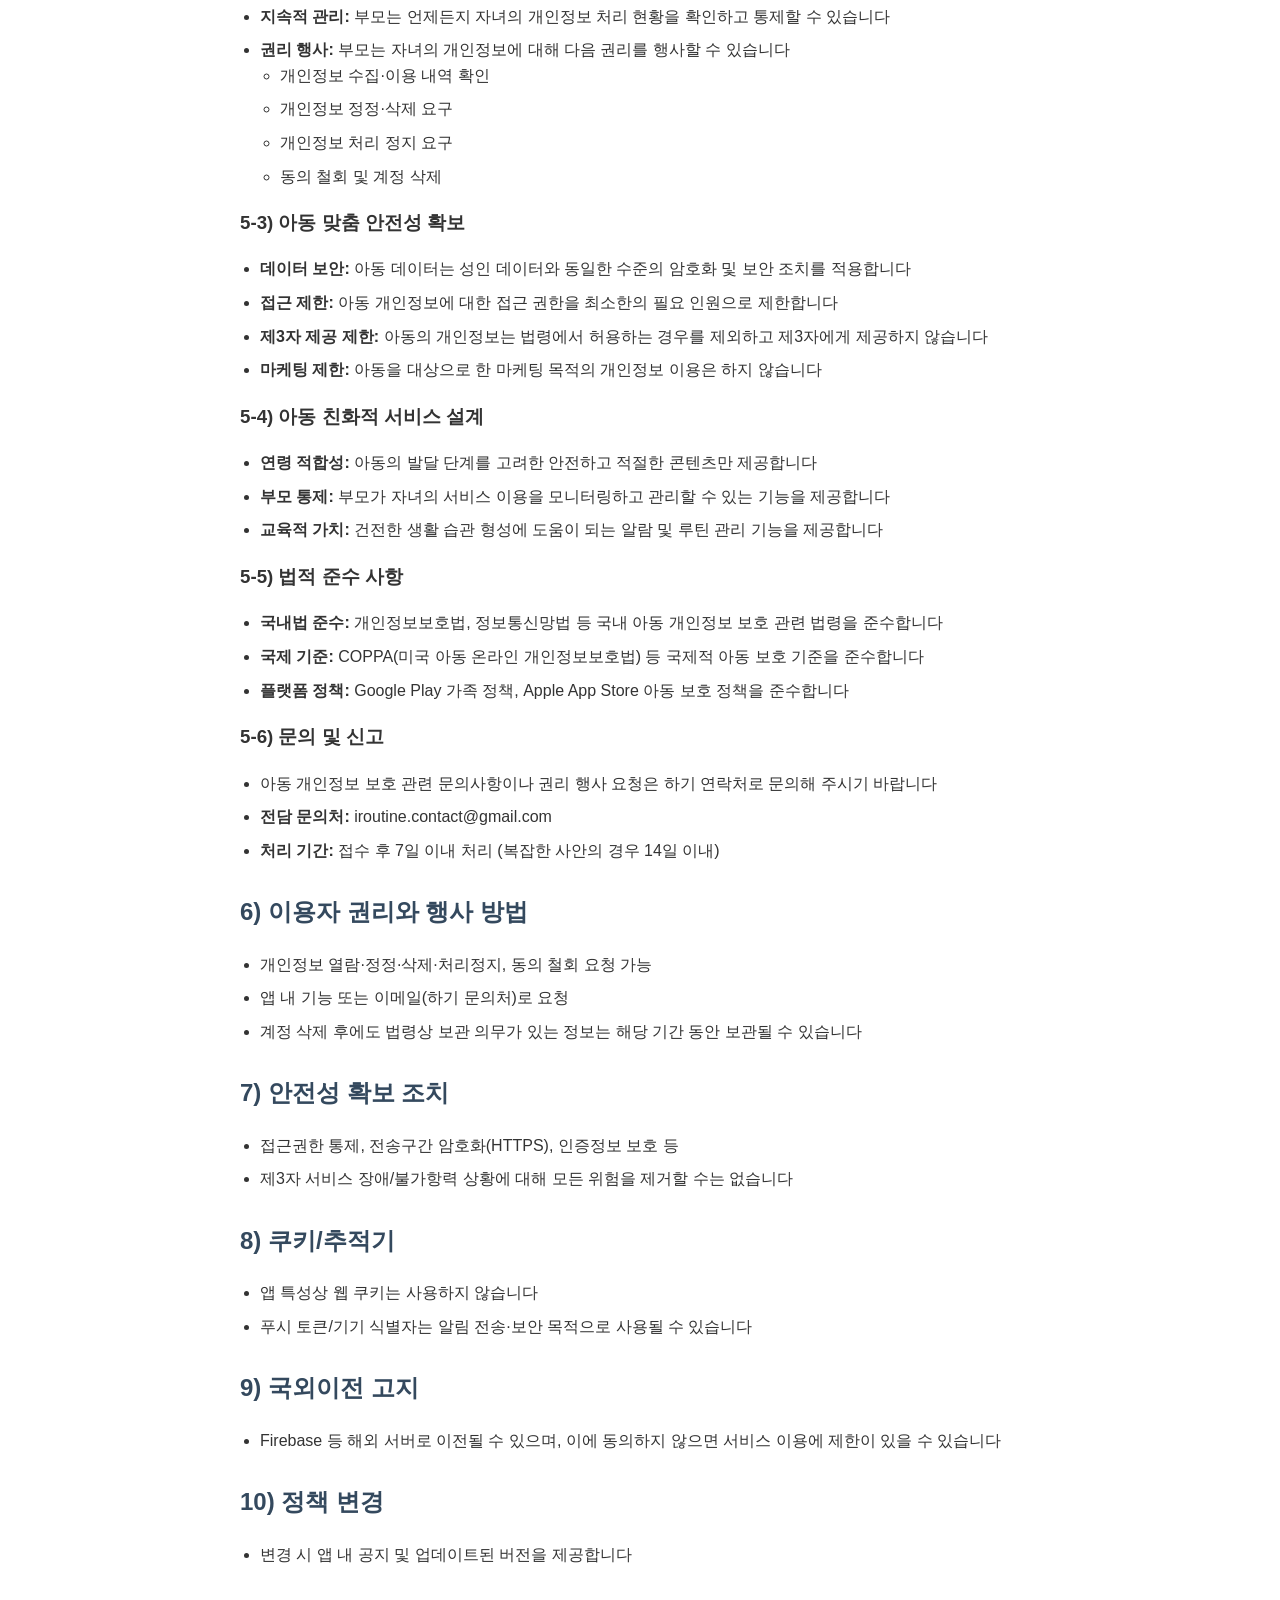
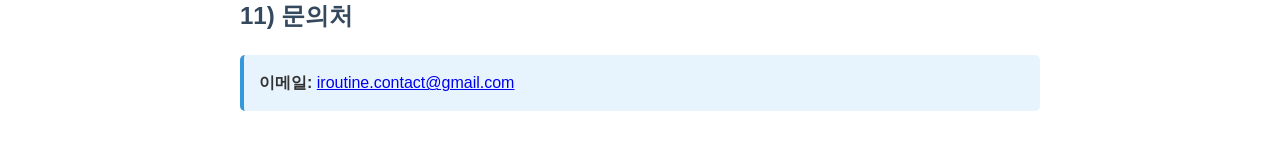
==== commit 62363675: "feat: 이메일 인증 화면에 다국어 지원 추가" ====
--- a/index.html
+++ b/index.html
@@ -3,7 +3,7 @@
     <head>
         <meta charset="UTF-8" />
         <meta name="viewport" content="width=device-width, initial-scale=1.0" />
-        <title>iRoutine 개인정보처리방침</title>
+        <title>iRoutine 개인정보처리방침 (Legal Documents)</title>
         <style>
             body {
                 font-family: -apple-system, BlinkMacSystemFont, "Segoe UI",
@@ -44,10 +44,35 @@
             .section {
                 margin-bottom: 25px;
             }
+            .lang-switch {
+                display: flex;
+                justify-content: flex-end;
+                margin-bottom: 15px;
+                gap: 8px;
+            }
+            .lang-btn {
+                padding: 6px 14px;
+                border: 1px solid #3498db;
+                background: white;
+                color: #3498db;
+                border-radius: 4px;
+                cursor: pointer;
+                font-size: 14px;
+                transition: all 0.2s;
+            }
+            .lang-btn.active {
+                background: #3498db;
+                color: white;
+            }
+            .lang-btn:hover {
+                background: #3498db;
+                color: white;
+            }
             .nav-tabs {
                 display: flex;
                 border-bottom: 2px solid #e9ecef;
                 margin-bottom: 30px;
+                flex-wrap: wrap;
             }
             .nav-tab {
                 padding: 12px 24px;
@@ -73,22 +98,64 @@
             .tab-content.active {
                 display: block;
             }
+            .lang-content {
+                display: none;
+            }
+            .lang-content.active {
+                display: block;
+            }
         </style>
     </head>
     <body>
-        <h1>iRoutine 법적 문서</h1>
-
-        <div class="nav-tabs">
-            <button class="nav-tab active" onclick="showTab('privacy')">
-                개인정보처리방침
+        <div class="lang-switch">
+            <button class="lang-btn active" onclick="switchLang('ko')">
+                한국어
             </button>
-            <button class="nav-tab" onclick="showTab('terms')">이용약관</button>
-            <button class="nav-tab" onclick="showTab('deletion')">
-                계정/데이터 삭제
-            </button>
+            <button class="lang-btn" onclick="switchLang('en')">English</button>
         </div>
 
-        <div id="privacy-tab" class="tab-content active">
+        <!-- Korean Content -->
+        <div id="ko-content" class="lang-content active">
+            <h1>iRoutine 법적 문서</h1>
+
+            <div class="nav-tabs" id="ko-tabs">
+                <button
+                    class="nav-tab active"
+                    onclick="showTab('privacy', 'ko')"
+                >
+                    개인정보처리방침
+                </button>
+                <button class="nav-tab" onclick="showTab('terms', 'ko')">
+                    이용약관
+                </button>
+                <button class="nav-tab" onclick="showTab('deletion', 'ko')">
+                    계정/데이터 삭제
+                </button>
+            </div>
+        </div>
+
+        <!-- English Content -->
+        <div id="en-content" class="lang-content">
+            <h1>iRoutine Legal Documents</h1>
+
+            <div class="nav-tabs" id="en-tabs">
+                <button
+                    class="nav-tab active"
+                    onclick="showTab('privacy', 'en')"
+                >
+                    Privacy Policy
+                </button>
+                <button class="nav-tab" onclick="showTab('terms', 'en')">
+                    Terms of Service
+                </button>
+                <button class="nav-tab" onclick="showTab('deletion', 'en')">
+                    Account Deletion
+                </button>
+            </div>
+        </div>
+
+        <!-- Korean Tabs -->
+        <div id="ko-privacy-tab" class="tab-content active">
             <h2
                 style="
                     color: #2c3e50;
@@ -353,7 +420,7 @@
             </div>
         </div>
 
-        <div id="terms-tab" class="tab-content">
+        <div id="ko-terms-tab" class="tab-content">
             <h2
                 style="
                     color: #2c3e50;
@@ -410,6 +477,19 @@
                         통한 보호자의 자녀 알람 관리 기능을 제공합니다.
                     </li>
                     <li>
+                        알람/루틴의 생성·수정·삭제 기능은 보호자(부모) 계정에
+                        제공되며, 자녀 계정은 보호자가 설정한 알람/루틴을 확인
+                        및 수행(예: 출발/도착, 루틴 체크)하는 기능을 제공합니다.
+                    </li>
+                    <li>
+                        회사는 서비스 운영 정책에 따라 보호자(부모) 계정의
+                        알람/루틴 생성 기능에 일일 제공량 또는 이용 제한을 둘 수
+                        있습니다. 보호자(부모)가 1일 1회를 초과하여 알람 또는
+                        루틴을 추가로 생성하려는 경우, 추가 생성 기능 이용을
+                        위해 광고 시청이 필요할 수 있으며, 구체적인 기준 및
+                        정책은 서비스 내 안내에 따릅니다.
+                    </li>
+                    <li>
                         서비스는 지속적으로 개선·변경될 수 있으며, 중요한 변경
                         시 앱 공지로 안내합니다.
                     </li>
@@ -550,7 +630,7 @@
             </div>
         </div>
 
-        <div id="deletion-tab" class="tab-content">
+        <div id="ko-deletion-tab" class="tab-content">
             <h2
                 style="
                     color: #2c3e50;
@@ -642,26 +722,721 @@
             </div>
         </div>
 
+        <!-- English Tabs -->
+        <div id="en-privacy-tab" class="tab-content">
+            <h2
+                style="
+                    color: #2c3e50;
+                    border-bottom: 2px solid #3498db;
+                    padding-bottom: 10px;
+                "
+            >
+                Privacy Policy
+            </h2>
+
+            <div class="meta-info">
+                <strong>Effective Date:</strong> August 20, 2025<br />
+                <strong>Last Updated:</strong> August 20, 2025
+            </div>
+
+            <div class="section">
+                <h2>1) Personal Information We Collect</h2>
+                <ul>
+                    <li>
+                        <strong>Registration/Authentication:</strong> Google
+                        OAuth profile (name/email/profile image), Apple Sign In
+                        profile (name/email)
+                    </li>
+                    <li>
+                        <strong>Service Usage:</strong> Alarms, notifications,
+                        alarm activity logs, parent-child relationship
+                        information, FCM tokens, device/platform information
+                    </li>
+                    <li>
+                        <strong>Uploaded Content:</strong> Audio files (Storage)
+                    </li>
+                    <li>
+                        <strong>Automatically Collected:</strong> App usage
+                        logs, error/debug logs, notification permission/token
+                        status (for diagnostics)
+                    </li>
+                </ul>
+            </div>
+
+            <div class="section">
+                <h2>2) Purpose of Collection and Use</h2>
+                <ul>
+                    <li>Account creation/login and user identification</li>
+                    <li>
+                        Subscription payment processing, server verification
+                        (Cloud Functions)
+                    </li>
+                    <li>
+                        Alarm creation/management/synchronization, sending
+                        parent notifications for child activities
+                    </li>
+                    <li>
+                        Service improvement, troubleshooting, security, and
+                        legal compliance
+                    </li>
+                </ul>
+            </div>
+
+            <div class="section">
+                <h2>3) Processing and Retention</h2>
+                <ul>
+                    <li>
+                        We use cloud infrastructure such as Google Firebase for
+                        authentication, data storage, notification delivery, and
+                        server processing.
+                    </li>
+                    <li>
+                        Data may be transferred and stored on overseas servers
+                        (e.g., United States)
+                    </li>
+                    <li>
+                        <strong>Retention Period:</strong> Data is retained
+                        until account deletion, except where legal obligations
+                        require longer retention
+                    </li>
+                </ul>
+            </div>
+
+            <div class="section">
+                <h2>4) Third-Party Sharing and Processing</h2>
+                <ul>
+                    <li>
+                        <strong>Payment Processing:</strong> Apple App Store,
+                        Google Play, and other app marketplace payment providers
+                    </li>
+                    <li>
+                        <strong>Infrastructure:</strong> Google Firebase
+                        services
+                    </li>
+                    <li>
+                        Each provider's privacy policy applies to their services
+                    </li>
+                </ul>
+            </div>
+
+            <div class="section">
+                <h2>
+                    5) Children's Privacy Protection (Family Policy Compliance)
+                </h2>
+
+                <h3>
+                    5-1) Collection and Processing of Children's Information
+                </h3>
+                <ul>
+                    <li>
+                        <strong>Age Restriction:</strong> Children under 13 must
+                        have prior parental/guardian consent to use the service
+                    </li>
+                    <li>
+                        <strong>Data Minimization:</strong> We collect only the
+                        minimum information necessary to provide the service to
+                        children
+                        <ul>
+                            <li>
+                                Account Information: Basic profile through
+                                Google/Apple login
+                            </li>
+                            <li>
+                                Service Usage: Alarm settings, routine
+                                management data
+                            </li>
+                            <li>
+                                Parent Connection: Connection information for
+                                parent-child relationship setup
+                            </li>
+                        </ul>
+                    </li>
+                    <li>
+                        <strong>Sensitive Information Excluded:</strong> We do
+                        not collect sensitive personal information such as
+                        location, contacts, or photos/videos from children
+                    </li>
+                </ul>
+
+                <h3>5-2) Parental Consent and Management</h3>
+                <ul>
+                    <li>
+                        <strong>Prior Consent:</strong> We obtain explicit
+                        consent from parents/guardians when creating child
+                        accounts
+                    </li>
+                    <li>
+                        <strong>Ongoing Management:</strong> Parents can review
+                        and control their child's personal information
+                        processing at any time
+                    </li>
+                    <li>
+                        <strong>Rights Exercise:</strong> Parents can exercise
+                        the following rights regarding their child's personal
+                        information:
+                        <ul>
+                            <li>
+                                Review personal information collection and usage
+                            </li>
+                            <li>
+                                Request correction or deletion of personal
+                                information
+                            </li>
+                            <li>
+                                Request suspension of personal information
+                                processing
+                            </li>
+                            <li>Withdraw consent and delete account</li>
+                        </ul>
+                    </li>
+                </ul>
+
+                <h3>5-3) Child-Specific Safety Measures</h3>
+                <ul>
+                    <li>
+                        <strong>Data Security:</strong> Children's data receives
+                        the same level of encryption and security measures as
+                        adult data
+                    </li>
+                    <li>
+                        <strong>Access Restriction:</strong> Access to
+                        children's personal information is limited to the
+                        minimum necessary personnel
+                    </li>
+                    <li>
+                        <strong>Third-Party Sharing Restriction:</strong>
+                        Children's personal information is not shared with third
+                        parties except as permitted by law
+                    </li>
+                    <li>
+                        <strong>Marketing Restriction:</strong> We do not use
+                        children's personal information for marketing purposes
+                    </li>
+                </ul>
+
+                <h3>5-4) Child-Friendly Service Design</h3>
+                <ul>
+                    <li>
+                        <strong>Age Appropriateness:</strong> We provide only
+                        safe and appropriate content considering children's
+                        developmental stages
+                    </li>
+                    <li>
+                        <strong>Parental Control:</strong> We provide features
+                        for parents to monitor and manage their child's service
+                        usage
+                    </li>
+                    <li>
+                        <strong>Educational Value:</strong> We provide alarm and
+                        routine management features that help develop healthy
+                        lifestyle habits
+                    </li>
+                </ul>
+
+                <h3>5-5) Legal Compliance</h3>
+                <ul>
+                    <li>
+                        <strong>Domestic Law:</strong> We comply with Korean
+                        laws related to children's personal information
+                        protection, including the Personal Information
+                        Protection Act
+                    </li>
+                    <li>
+                        <strong>International Standards:</strong> We comply with
+                        international child protection standards such as COPPA
+                        (Children's Online Privacy Protection Act)
+                    </li>
+                    <li>
+                        <strong>Platform Policies:</strong> We comply with
+                        Google Play Family Policy and Apple App Store child
+                        protection policies
+                    </li>
+                </ul>
+
+                <h3>5-6) Inquiries and Reports</h3>
+                <ul>
+                    <li>
+                        For inquiries or rights exercise requests regarding
+                        children's privacy protection, please contact us at the
+                        address below
+                    </li>
+                    <li>
+                        <strong>Contact:</strong> iroutine.contact@gmail.com
+                    </li>
+                    <li>
+                        <strong>Processing Period:</strong> Within 7 days of
+                        receipt (up to 14 days for complex matters)
+                    </li>
+                </ul>
+            </div>
+
+            <div class="section">
+                <h2>6) User Rights and How to Exercise Them</h2>
+                <ul>
+                    <li>
+                        You may request access, correction, deletion, suspension
+                        of processing, or withdrawal of consent for your
+                        personal information
+                    </li>
+                    <li>
+                        Requests can be made through in-app features or by email
+                        (contact below)
+                    </li>
+                    <li>
+                        Information required to be retained by law may be kept
+                        for the legally mandated period even after account
+                        deletion
+                    </li>
+                </ul>
+            </div>
+
+            <div class="section">
+                <h2>7) Security Measures</h2>
+                <ul>
+                    <li>
+                        Access control, transmission encryption (HTTPS),
+                        authentication information protection, etc.
+                    </li>
+                    <li>
+                        We cannot eliminate all risks from third-party service
+                        failures or force majeure situations
+                    </li>
+                </ul>
+            </div>
+
+            <div class="section">
+                <h2>8) Cookies/Trackers</h2>
+                <ul>
+                    <li>Due to the app's nature, we do not use web cookies</li>
+                    <li>
+                        Push tokens/device identifiers may be used for
+                        notification delivery and security purposes
+                    </li>
+                </ul>
+            </div>
+
+            <div class="section">
+                <h2>9) International Transfer Notice</h2>
+                <ul>
+                    <li>
+                        Data may be transferred to overseas servers such as
+                        Firebase; if you do not consent, service usage may be
+                        restricted
+                    </li>
+                </ul>
+            </div>
+
+            <div class="section">
+                <h2>10) Policy Changes</h2>
+                <ul>
+                    <li>
+                        Changes will be announced through in-app notifications
+                        and updated versions will be provided
+                    </li>
+                </ul>
+            </div>
+
+            <div class="section">
+                <h2>11) Contact</h2>
+                <div class="contact">
+                    <strong>Email:</strong>
+                    <a href="mailto:iroutine.contact@gmail.com"
+                        >iroutine.contact@gmail.com</a
+                    >
+                </div>
+            </div>
+        </div>
+
+        <div id="en-terms-tab" class="tab-content">
+            <h2
+                style="
+                    color: #2c3e50;
+                    border-bottom: 2px solid #3498db;
+                    padding-bottom: 10px;
+                "
+            >
+                Terms of Service and End User License Agreement (EULA)
+            </h2>
+
+            <div class="meta-info">
+                <strong>Effective Date:</strong> August 20, 2025<br />
+                <strong>Last Updated:</strong> August 20, 2025<br />
+                <strong>Contact:</strong> iroutine.contact@gmail.com
+            </div>
+
+            <div class="section">
+                <h2>1) Purpose and License Grant</h2>
+                <ul>
+                    <li>
+                        These terms establish the conditions and procedures for
+                        using iRoutine (the "Service") and the rights and
+                        obligations of users and the company.
+                    </li>
+                    <li>
+                        The company grants users a non-exclusive,
+                        non-transferable license to use the Service in
+                        accordance with these terms.
+                    </li>
+                    <li>
+                        These terms serve as an End User License Agreement
+                        (EULA).
+                    </li>
+                </ul>
+            </div>
+
+            <div class="section">
+                <h2>2) Account and Eligibility</h2>
+                <ul>
+                    <li>
+                        Use by persons under 14 years of age requires consent
+                        and supervision from a parent/guardian account.
+                    </li>
+                    <li>
+                        Users must provide accurate information when registering
+                        and must not infringe on others' rights.
+                    </li>
+                </ul>
+            </div>
+
+            <div class="section">
+                <h2>3) Service Description</h2>
+                <ul>
+                    <li>
+                        We provide alarm/routine creation, modification,
+                        deletion, notification delivery, and parent-child
+                        linking for parental management of children's alarms.
+                    </li>
+                    <li>
+                        Alarm/routine creation, modification, and deletion
+                        features are provided to parent accounts; child accounts
+                        can view and perform (e.g., departure/arrival, routine
+                        check) alarms/routines set by parents.
+                    </li>
+                    <li>
+                        The company may set daily limits or usage restrictions
+                        on alarm/routine creation for parent accounts according
+                        to service operation policies. If a parent wishes to
+                        create more than one alarm or routine per day, ad
+                        viewing may be required for additional creation;
+                        specific criteria and policies are provided within the
+                        service.
+                    </li>
+                    <li>
+                        The service may be continuously improved and changed;
+                        significant changes will be announced through in-app
+                        notifications.
+                    </li>
+                </ul>
+            </div>
+
+            <div class="section">
+                <h2>4) Subscription and Payment</h2>
+                <ul>
+                    <li>
+                        Premium features are provided through auto-renewing
+                        subscriptions.
+                    </li>
+                    <li>
+                        Pricing: Monthly ₩1,100, Yearly ₩8,800 (actual charges
+                        and taxes follow each app marketplace's display/policy).
+                    </li>
+                    <li>
+                        Payment/billing/refunds/cancellation follow Apple App
+                        Store or Google Play Store policies.
+                    </li>
+                    <li>
+                        Subscriptions may auto-renew 24 hours before the current
+                        period ends; renewal management can be done in each
+                        store's subscription management screen.
+                    </li>
+                    <li>
+                        Regarding purchase cancellation (withdrawal):
+                        Cancellation/refund follows each store's policy and
+                        review results.
+                    </li>
+                </ul>
+            </div>
+
+            <div class="section">
+                <h2>5) Parent-Child Features</h2>
+                <ul>
+                    <li>
+                        Parents can create, modify, and delete alarms for child
+                        accounts and receive notifications about child
+                        activities.
+                    </li>
+                    <li>
+                        Parents bear responsibility for using these features and
+                        must process children's personal information lawfully.
+                    </li>
+                </ul>
+            </div>
+
+            <div class="section">
+                <h2>6) User Obligations</h2>
+                <ul>
+                    <li>
+                        Comply with laws, terms, and notices; do not infringe on
+                        others' rights.
+                    </li>
+                    <li>
+                        Maintain account security (password/device management).
+                    </li>
+                </ul>
+            </div>
+
+            <div class="section">
+                <h2>7) Prohibited Activities</h2>
+                <ul>
+                    <li>
+                        Abnormal access, reverse engineering, spam/malware
+                        distribution, unauthorized access to others'
+                        accounts/data, etc.
+                    </li>
+                </ul>
+            </div>
+
+            <div class="section">
+                <h2>8) Service Interruption</h2>
+                <ul>
+                    <li>
+                        Service may be temporarily suspended due to system
+                        maintenance, natural disasters, or third-party service
+                        (Firebase, app marketplace payment, etc.) failures.
+                    </li>
+                </ul>
+            </div>
+
+            <div class="section">
+                <h2>9) Intellectual Property</h2>
+                <ul>
+                    <li>
+                        Rights to the service and provided content belong to the
+                        company or legitimate rights holders; unauthorized use
+                        is prohibited.
+                    </li>
+                </ul>
+            </div>
+
+            <div class="section">
+                <h2>10) Limitation of Liability</h2>
+                <ul>
+                    <li>
+                        The company is not liable for damages from free features
+                        or force majeure/third-party service failures.
+                    </li>
+                    <li>
+                        Refund/billing disputes related to paid subscriptions
+                        primarily follow each store's policy.
+                    </li>
+                </ul>
+            </div>
+
+            <div class="section">
+                <h2>11) Contract Termination</h2>
+                <ul>
+                    <li>
+                        Users may cancel subscriptions at any time through each
+                        store. Account deletion can be requested through the app
+                        or contact channels.
+                    </li>
+                </ul>
+            </div>
+
+            <div class="section">
+                <h2>12) Changes to Terms</h2>
+                <ul>
+                    <li>
+                        Changes will be announced in advance with effective date
+                        and reasons. Significant changes will be notified
+                        through in-app announcements.
+                    </li>
+                </ul>
+            </div>
+
+            <div class="section">
+                <h2>13) Governing Law and Dispute Resolution</h2>
+                <ul>
+                    <li>
+                        Korean law governs these terms; disputes will be
+                        resolved in the competent court.
+                    </li>
+                </ul>
+            </div>
+
+            <div class="section">
+                <h2>14) Contact</h2>
+                <div class="contact">
+                    <strong>Email:</strong>
+                    <a href="mailto:iroutine.contact@gmail.com"
+                        >iroutine.contact@gmail.com</a
+                    >
+                </div>
+            </div>
+        </div>
+
+        <div id="en-deletion-tab" class="tab-content">
+            <h2
+                style="
+                    color: #2c3e50;
+                    border-bottom: 2px solid #3498db;
+                    padding-bottom: 10px;
+                "
+            >
+                Account/Data Deletion Guide
+            </h2>
+
+            <div class="meta-info">
+                <strong>Effective Date:</strong> August 20, 2025<br />
+                <strong>Last Updated:</strong> August 20, 2025<br />
+                <strong>Contact:</strong> iroutine.contact@gmail.com
+            </div>
+
+            <div class="section">
+                <h2>1) Scope of Deletion</h2>
+                <ul>
+                    <li>
+                        Basic Account Information: Name, email, role
+                        (parent/child)
+                    </li>
+                    <li>
+                        Family/Relationship Information: Parent-child connection
+                        information
+                    </li>
+                    <li>
+                        App Data: Alarm settings, alarm activity logs
+                        (confirmed/dismissed/snoozed/missed)
+                    </li>
+                    <li>
+                        Device Identifiers: FCM tokens for push notifications
+                    </li>
+                </ul>
+            </div>
+
+            <div class="section">
+                <h2>2) Retention and Deletion Timeline</h2>
+                <ul>
+                    <li>
+                        Minimal records may be retained for up to 90 days for
+                        legal compliance and dispute resolution.
+                    </li>
+                    <li>
+                        Related data will be permanently deleted after the
+                        retention period.
+                    </li>
+                </ul>
+            </div>
+
+            <div class="section">
+                <h2>3) How to Request Account/Data Deletion</h2>
+                <ul>
+                    <li>Please request deletion via the email below.</li>
+                    <li>
+                        Email subject
+                        <strong>must include [Data Deletion Request]</strong>.
+                    </li>
+                    <li>
+                        Please include the following information in your email:
+                        <ul>
+                            <li><strong>Full Name</strong></li>
+                            <li><strong>Phone Number</strong></li>
+                            <li>
+                                <strong>Email address used for login</strong>
+                                (Using the same email for the request helps
+                                verify your identity)
+                            </li>
+                        </ul>
+                    </li>
+                    <li>
+                        <strong>Processing Time:</strong> 7-14 business days
+                        after receipt
+                    </li>
+                </ul>
+                <div class="contact">
+                    <p>
+                        <strong>Email:</strong>
+                        <a
+                            href="mailto:iroutine.contact@gmail.com?subject=%5BData%20Deletion%20Request%5D&body=Full%20Name%3A%0APhone%20Number%3A%0ALogin%20Email%3A%0AOther%20Requests%3A%0A%0ANote%3A%20Account%20deletion%20is%20irreversible."
+                            >iroutine.contact@gmail.com</a
+                        >
+                    </p>
+                    <p style="margin-top: 8px; font-size: 14px; color: #555">
+                        Example subject: [Data Deletion Request] iRoutine
+                        Account Deletion Request
+                    </p>
+                </div>
+            </div>
+
+            <div class="section">
+                <h2>4) Important Notes</h2>
+                <ul>
+                    <li>Deletion is irreversible once completed.</li>
+                    <li>
+                        Please consider carefully as this may affect other users
+                        connected through parent/child relationships.
+                    </li>
+                </ul>
+            </div>
+        </div>
+
         <script>
-            function showTab(tabName) {
-                // 모든 탭 콘텐츠 숨기기
-                const tabContents = document.querySelectorAll(".tab-content");
-                tabContents.forEach((content) => {
+            let currentLang = "ko";
+
+            function switchLang(lang) {
+                currentLang = lang;
+
+                // Update language buttons
+                document.querySelectorAll(".lang-btn").forEach((btn) => {
+                    btn.classList.remove("active");
+                });
+                event.target.classList.add("active");
+
+                // Show/hide language content
+                document
+                    .querySelectorAll(".lang-content")
+                    .forEach((content) => {
+                        content.classList.remove("active");
+                    });
+                document
+                    .getElementById(lang + "-content")
+                    .classList.add("active");
+
+                // Show/hide tab contents
+                document.querySelectorAll(".tab-content").forEach((content) => {
                     content.classList.remove("active");
                 });
-
-                // 모든 탭 버튼 비활성화
-                const tabButtons = document.querySelectorAll(".nav-tab");
-                tabButtons.forEach((button) => {
-                    button.classList.remove("active");
+                document
+                    .getElementById(lang + "-privacy-tab")
+                    .classList.add("active");
+
+                // Reset tab buttons
+                document.querySelectorAll(".nav-tab").forEach((btn) => {
+                    btn.classList.remove("active");
                 });
-
-                // 선택된 탭 콘텐츠 보이기
                 document
-                    .getElementById(tabName + "-tab")
+                    .querySelector("#" + lang + "-tabs .nav-tab")
                     .classList.add("active");
-
-                // 선택된 탭 버튼 활성화
+            }
+
+            function showTab(tabName, lang) {
+                lang = lang || currentLang;
+
+                // Hide all tab contents for current language
+                document.querySelectorAll(".tab-content").forEach((content) => {
+                    content.classList.remove("active");
+                });
+
+                // Show selected tab
+                document
+                    .getElementById(lang + "-" + tabName + "-tab")
+                    .classList.add("active");
+
+                // Update tab buttons
+                document
+                    .querySelectorAll("#" + lang + "-tabs .nav-tab")
+                    .forEach((btn) => {
+                        btn.classList.remove("active");
+                    });
                 event.target.classList.add("active");
             }
         </script>
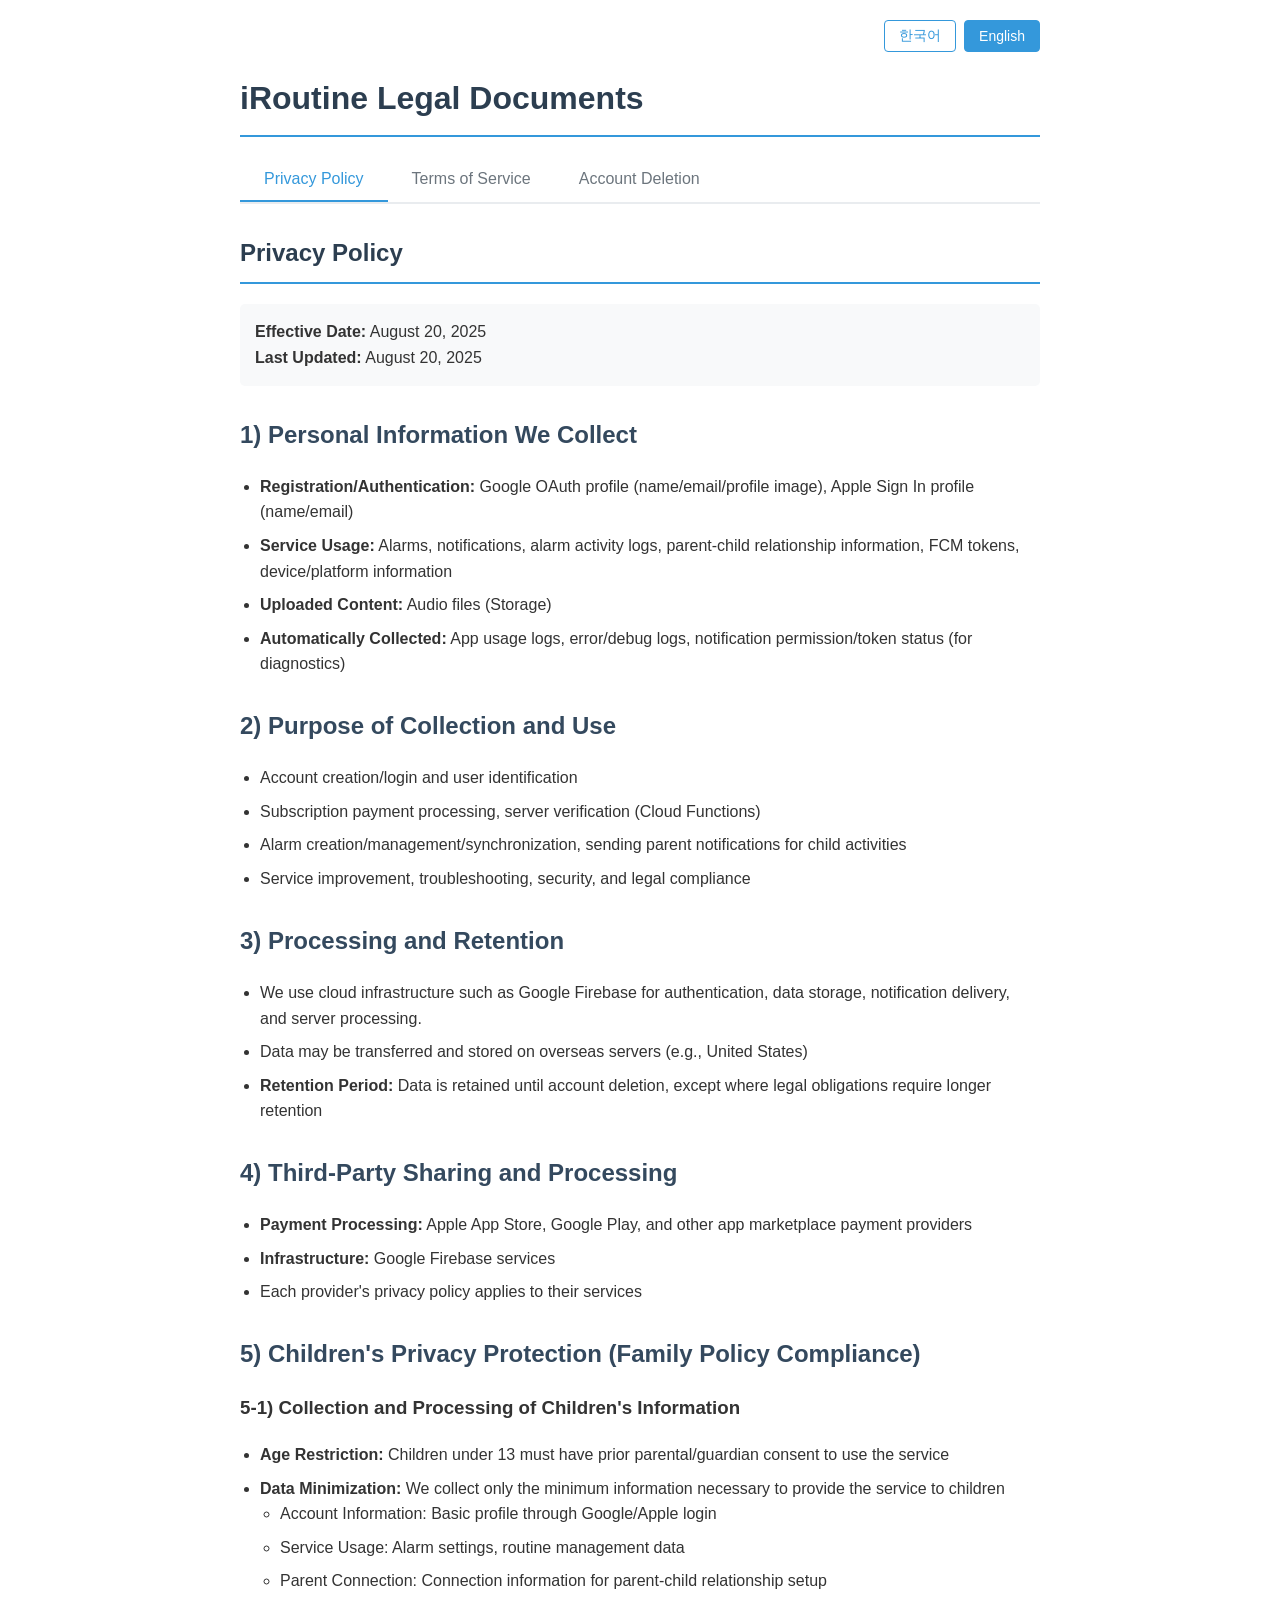
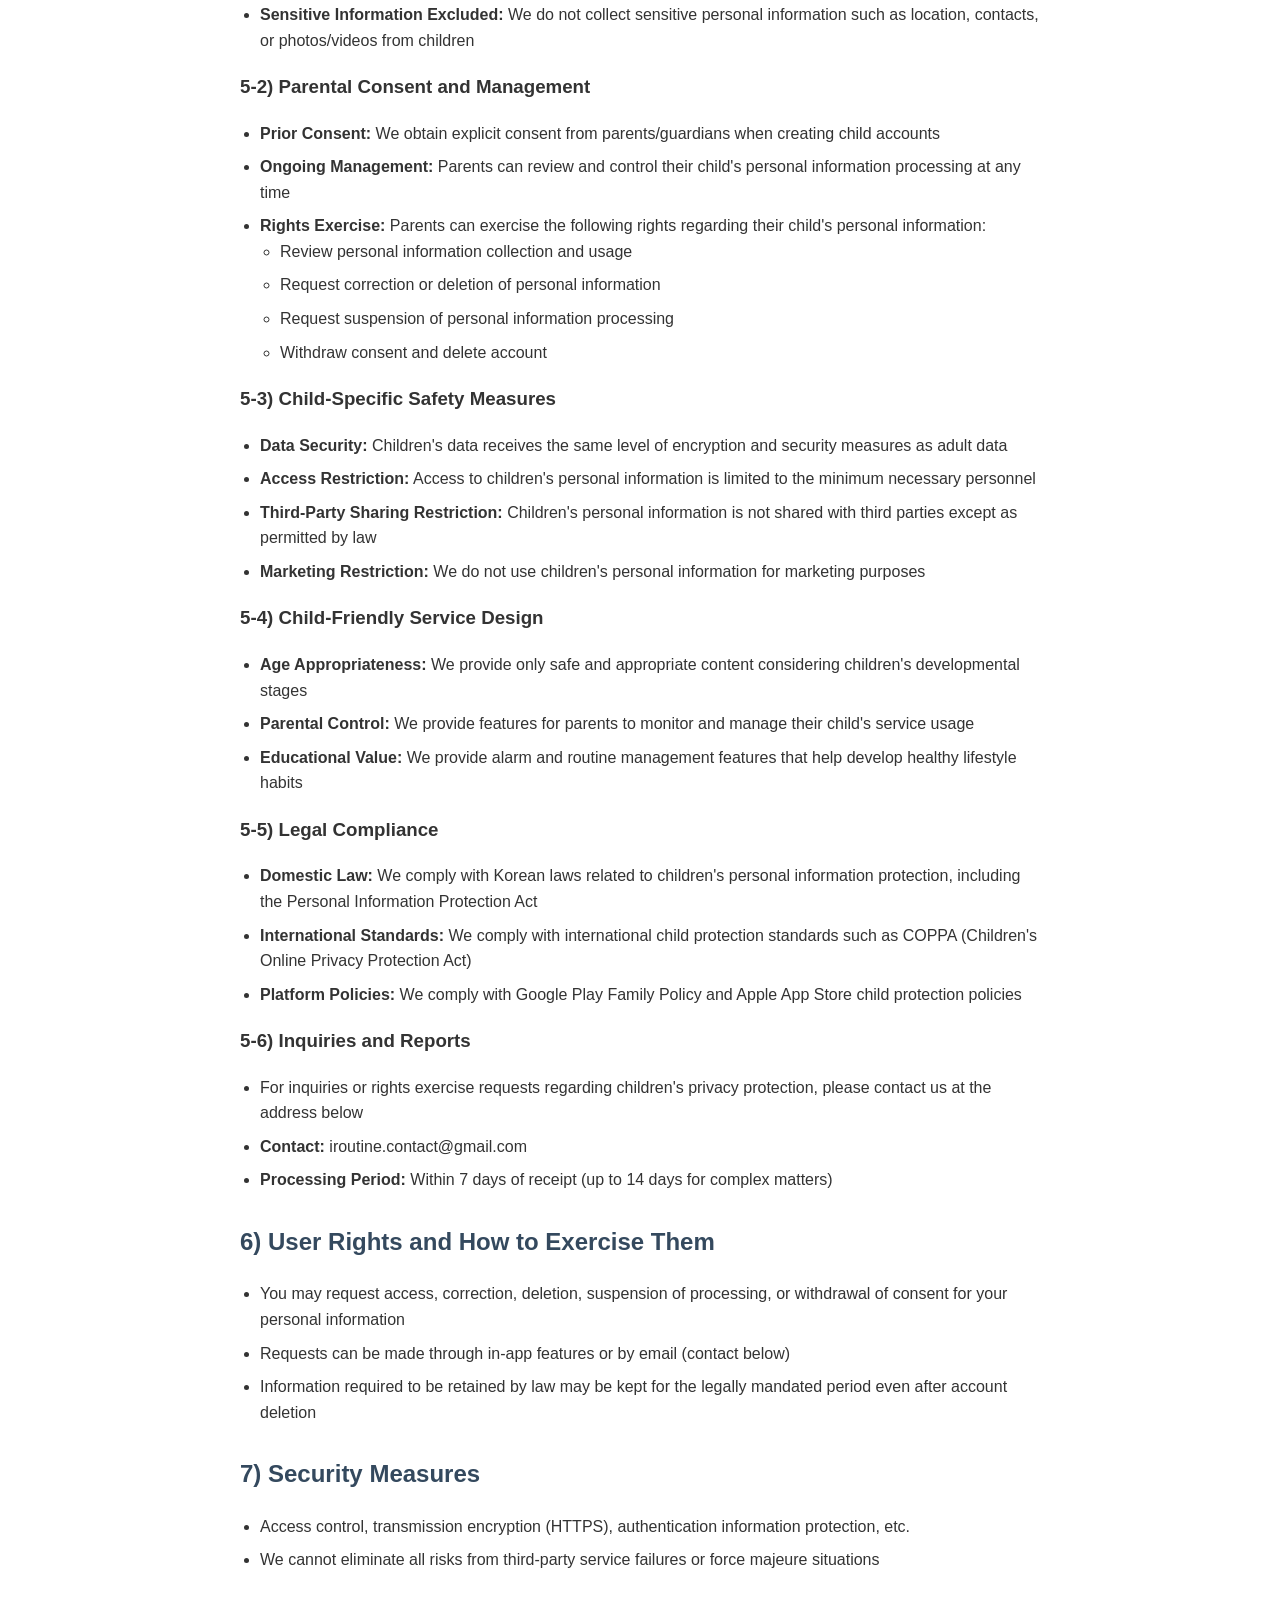
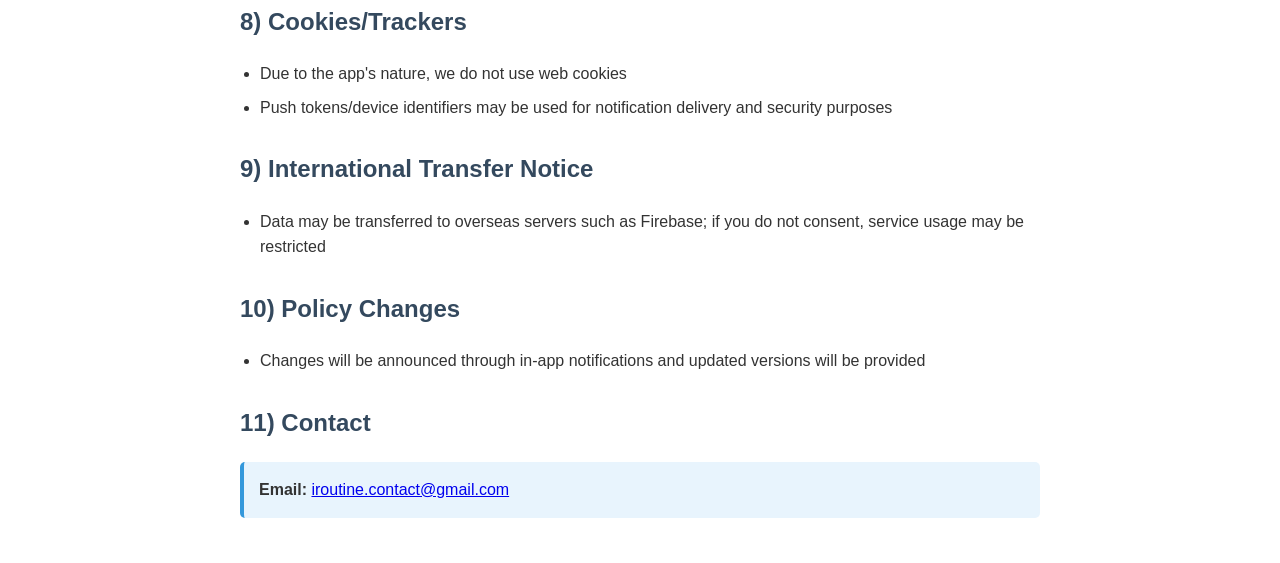
==== commit a7ce0d70: "fix: 약관 페이지 현지화 수정 - 영문 약관에서 ₩ 하드코딩 제거 (스토어 현지화 가격 안내로 변경) - 브라우저 언어 감지하여 자동 언어 전환 - 잘못된 문의 이메일(myma" ====
--- a/index.html
+++ b/index.html
@@ -623,8 +623,8 @@
                 <h2>14) 문의처</h2>
                 <div class="contact">
                     <strong>이메일:</strong>
-                    <a href="mailto:mymarble.contact@gmail.com"
-                        >mymarble.contact@gmail.com</a
+                    <a href="mailto:iroutine.contact@gmail.com"
+                        >iroutine.contact@gmail.com</a
                     >
                 </div>
             </div>
@@ -644,7 +644,7 @@
             <div class="meta-info">
                 <strong>시행일:</strong> 2025-08-20<br />
                 <strong>최종 업데이트:</strong> 2025-08-20<br />
-                <strong>문의:</strong> mymarble.contact@gmail.com
+                <strong>문의:</strong> iroutine.contact@gmail.com
             </div>
 
             <div class="section">
@@ -1137,8 +1137,8 @@
                         subscriptions.
                     </li>
                     <li>
-                        Pricing: Monthly ₩1,100, Yearly ₩8,800 (actual charges
-                        and taxes follow each app marketplace's display/policy).
+                        Pricing is displayed in your local currency within the app.
+                        Actual charges and taxes follow each app marketplace's display/policy.
                     </li>
                     <li>
                         Payment/billing/refunds/cancellation follow Apple App
@@ -1380,7 +1380,20 @@
         </div>
 
         <script>
-            let currentLang = "ko";
+            let currentLang = (navigator.language || "ko").startsWith("ko") ? "ko" : "en";
+
+            // 초기 언어 설정 적용
+            (function initLang() {
+                if (currentLang === "en") {
+                    document.querySelectorAll(".lang-content").forEach(c => c.classList.remove("active"));
+                    document.getElementById("en-content").classList.add("active");
+                    document.querySelectorAll(".tab-content").forEach(c => c.classList.remove("active"));
+                    document.getElementById("en-privacy-tab").classList.add("active");
+                    document.querySelectorAll(".lang-btn").forEach(btn => {
+                        btn.classList.toggle("active", btn.textContent.trim() === "English");
+                    });
+                }
+            })();
 
             function switchLang(lang) {
                 currentLang = lang;
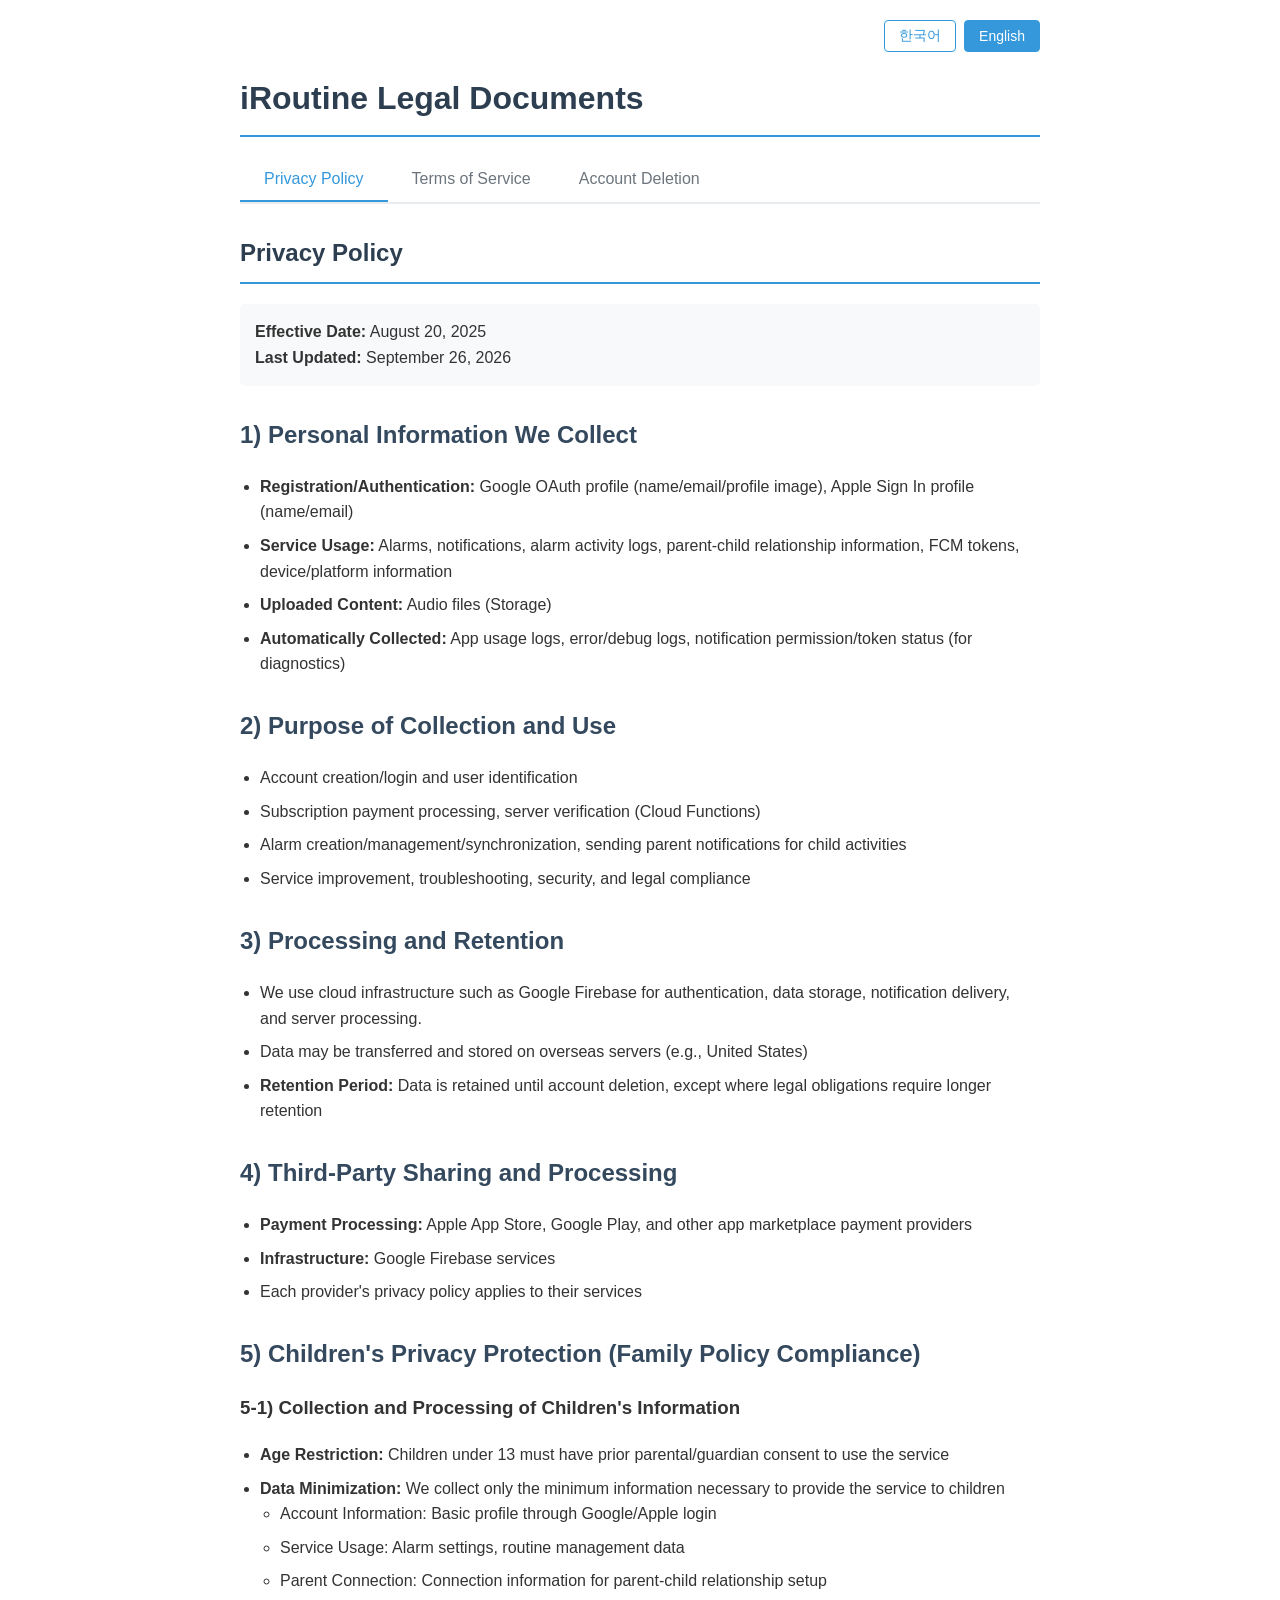
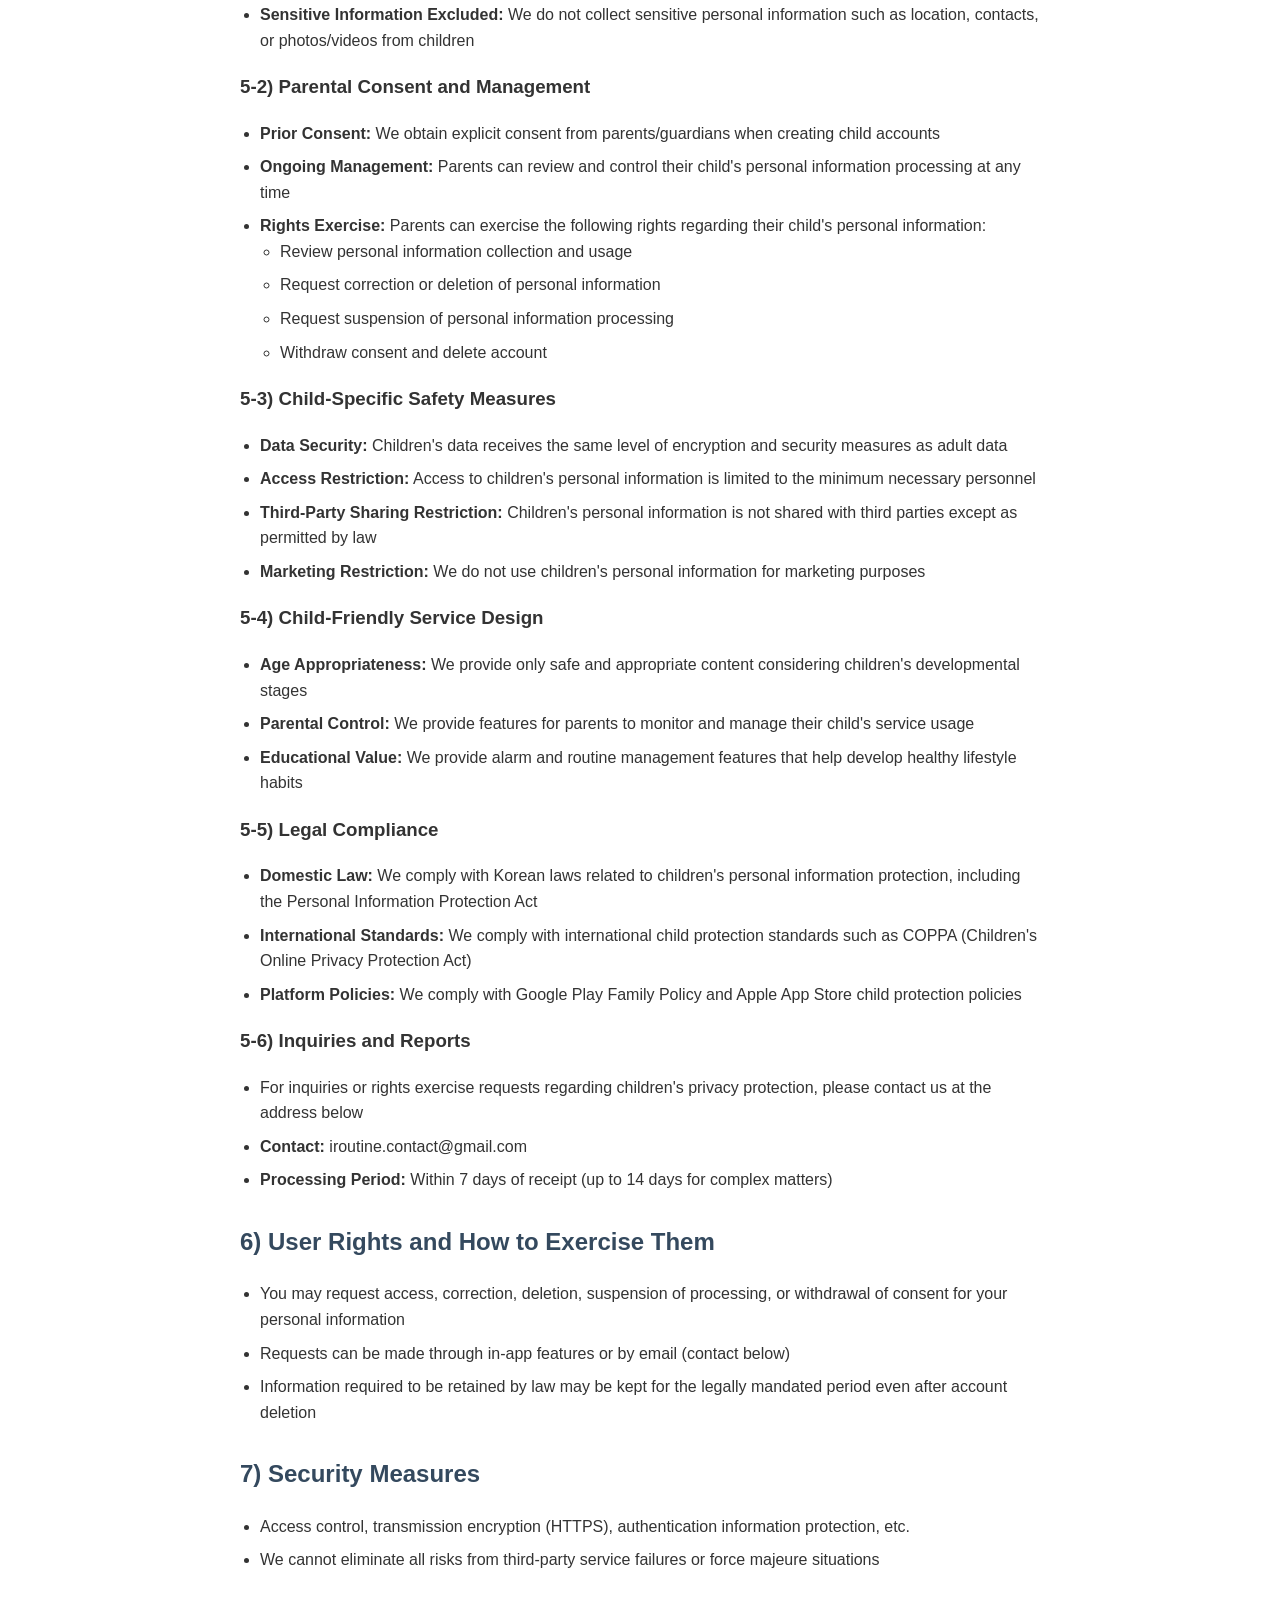
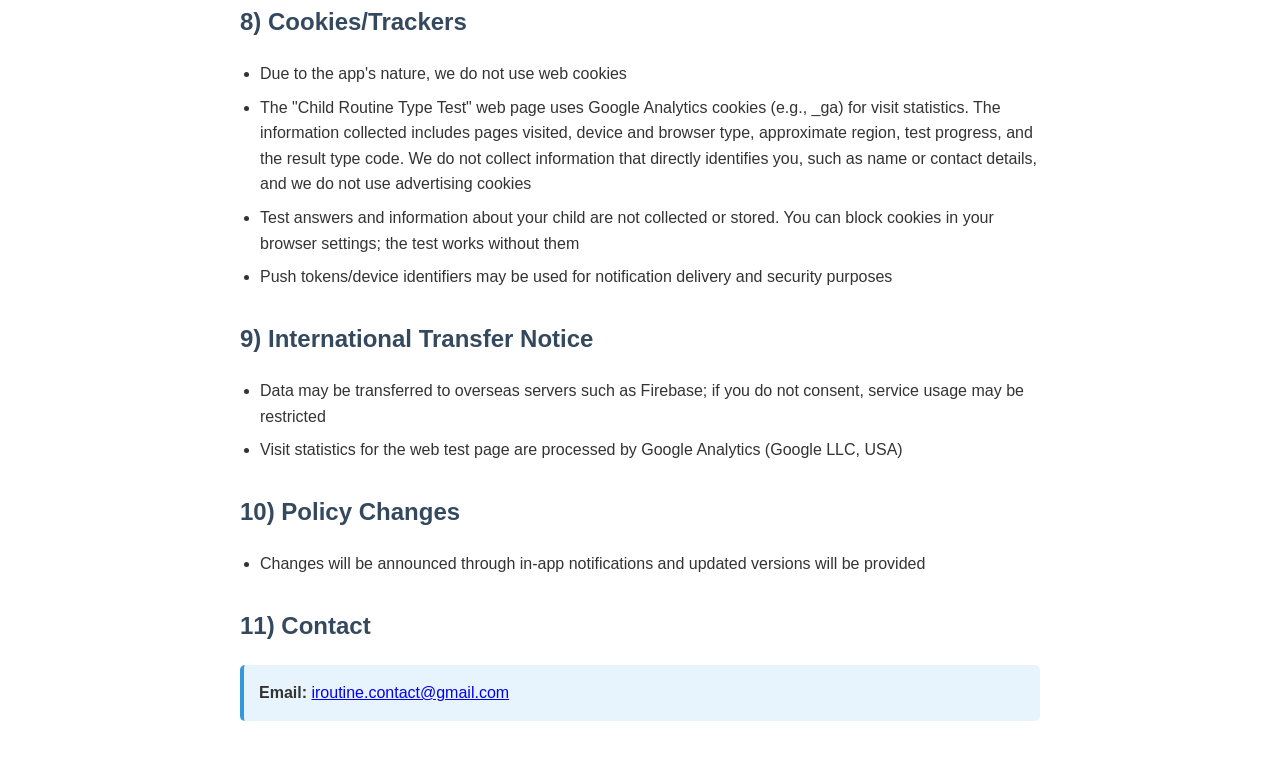
==== commit 6a44dd60: "feat: 루틴 유형 테스트 GA4 연결 (분석 쿠키만 허용) 및 개인정보처리방침 쿠키 조항 추가" ====
--- a/index.html
+++ b/index.html
@@ -168,7 +168,7 @@
 
             <div class="meta-info">
                 <strong>시행일:</strong> 2025-08-20<br />
-                <strong>최종 업데이트:</strong> 2025-08-20
+                <strong>최종 업데이트:</strong> 2026-09-26
             </div>
 
             <div class="section">
@@ -386,6 +386,18 @@
                 <ul>
                     <li>앱 특성상 웹 쿠키는 사용하지 않습니다</li>
                     <li>
+                        웹 페이지 「우리 아이 루틴 유형 테스트」는 방문 통계를 위해
+                        Google Analytics 쿠키(_ga 등)를 사용합니다. 수집되는 정보는
+                        방문한 페이지, 기기·브라우저 종류, 대략적인 지역, 테스트 진행
+                        단계와 결과 유형 코드이며, 이름·연락처 등 개인을 직접 식별하는
+                        정보는 수집하지 않습니다. 광고용 쿠키는 사용하지 않습니다
+                    </li>
+                    <li>
+                        테스트 답변과 아이 정보는 수집·저장하지 않습니다. 브라우저
+                        설정에서 쿠키를 차단할 수 있으며, 차단해도 테스트 이용에는
+                        지장이 없습니다
+                    </li>
+                    <li>
                         푸시 토큰/기기 식별자는 알림 전송·보안 목적으로 사용될
                         수 있습니다
                     </li>
@@ -398,6 +410,10 @@
                     <li>
                         Firebase 등 해외 서버로 이전될 수 있으며, 이에 동의하지
                         않으면 서비스 이용에 제한이 있을 수 있습니다
+                    </li>
+                    <li>
+                        웹 테스트 페이지의 방문 통계는 Google Analytics(Google LLC,
+                        미국)를 통해 처리됩니다
                     </li>
                 </ul>
             </div>
@@ -736,7 +752,7 @@
 
             <div class="meta-info">
                 <strong>Effective Date:</strong> August 20, 2025<br />
-                <strong>Last Updated:</strong> August 20, 2025
+                <strong>Last Updated:</strong> September 26, 2026
             </div>
 
             <div class="section">
@@ -1009,6 +1025,20 @@
                 <ul>
                     <li>Due to the app's nature, we do not use web cookies</li>
                     <li>
+                        The "Child Routine Type Test" web page uses Google
+                        Analytics cookies (e.g., _ga) for visit statistics. The
+                        information collected includes pages visited, device and
+                        browser type, approximate region, test progress, and the
+                        result type code. We do not collect information that
+                        directly identifies you, such as name or contact details,
+                        and we do not use advertising cookies
+                    </li>
+                    <li>
+                        Test answers and information about your child are not
+                        collected or stored. You can block cookies in your browser
+                        settings; the test works without them
+                    </li>
+                    <li>
                         Push tokens/device identifiers may be used for
                         notification delivery and security purposes
                     </li>
@@ -1022,6 +1052,10 @@
                         Data may be transferred to overseas servers such as
                         Firebase; if you do not consent, service usage may be
                         restricted
+                    </li>
+                    <li>
+                        Visit statistics for the web test page are processed by
+                        Google Analytics (Google LLC, USA)
                     </li>
                 </ul>
             </div>
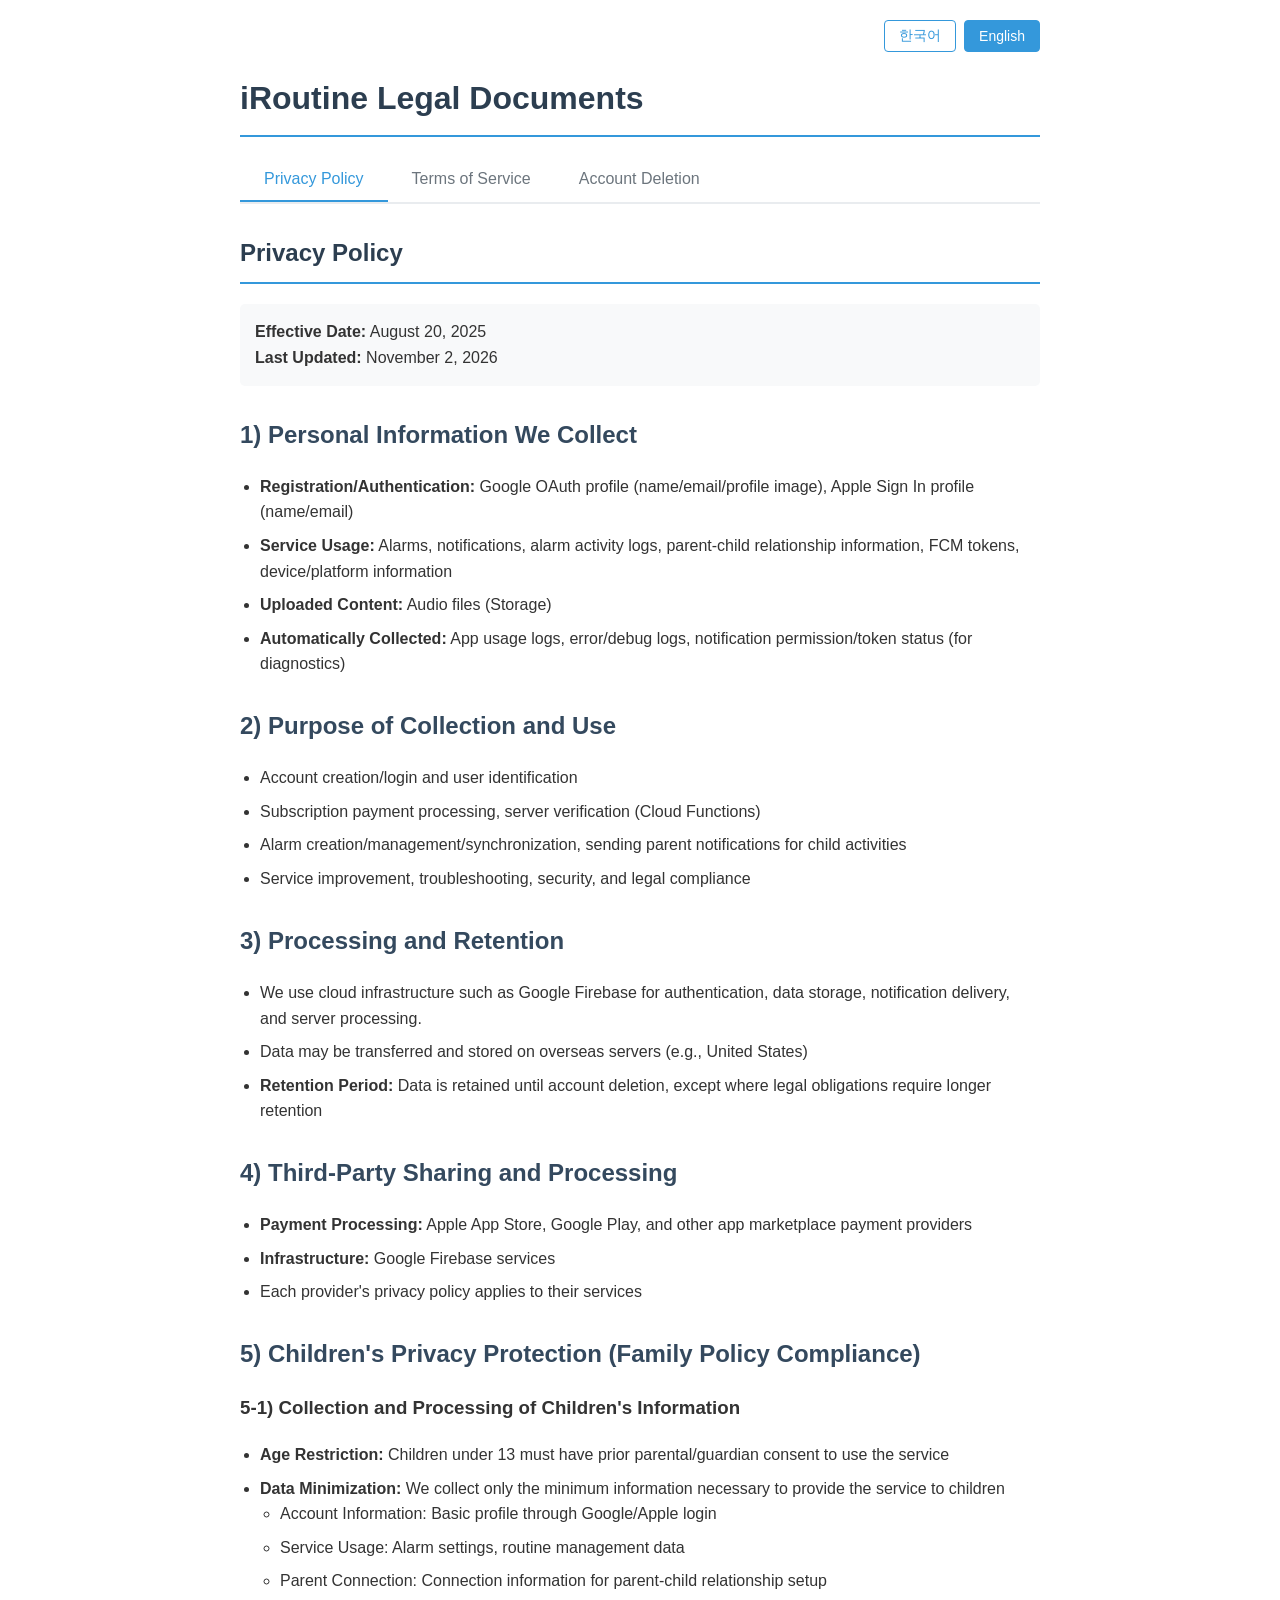
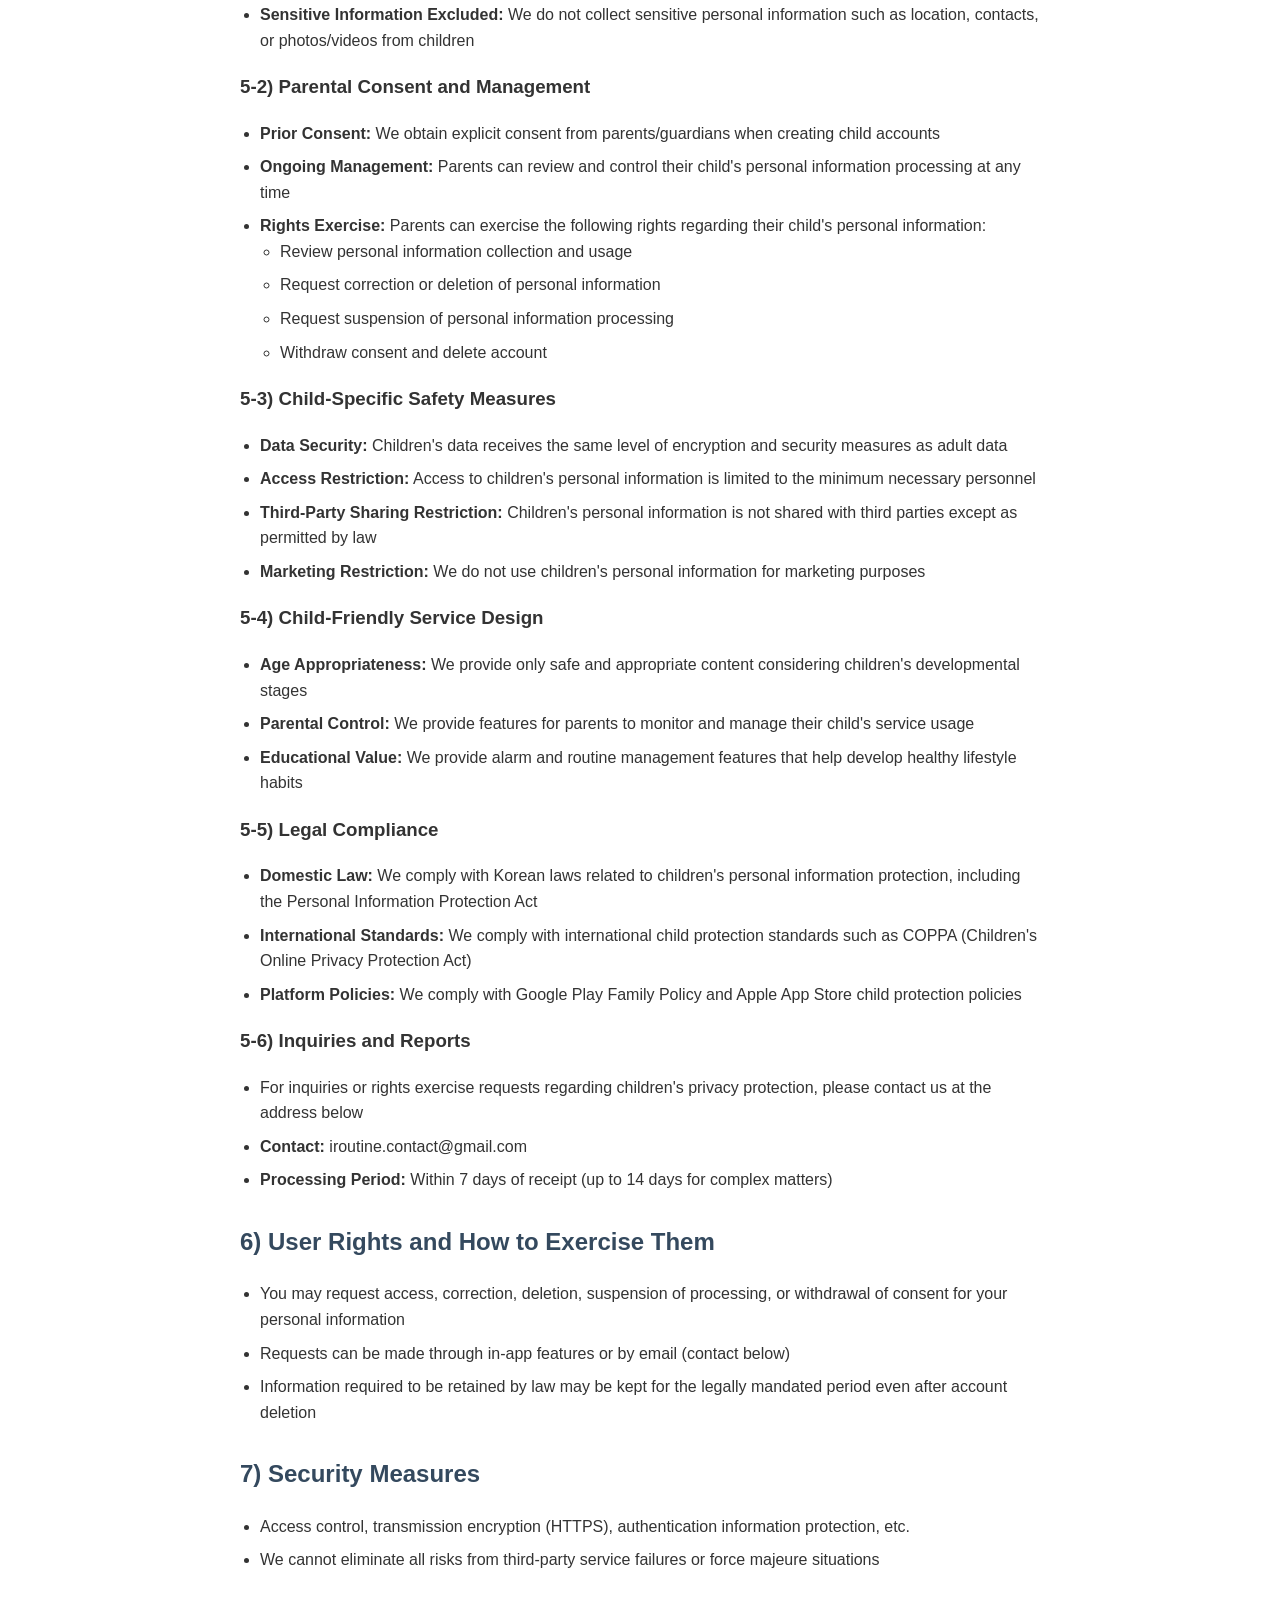
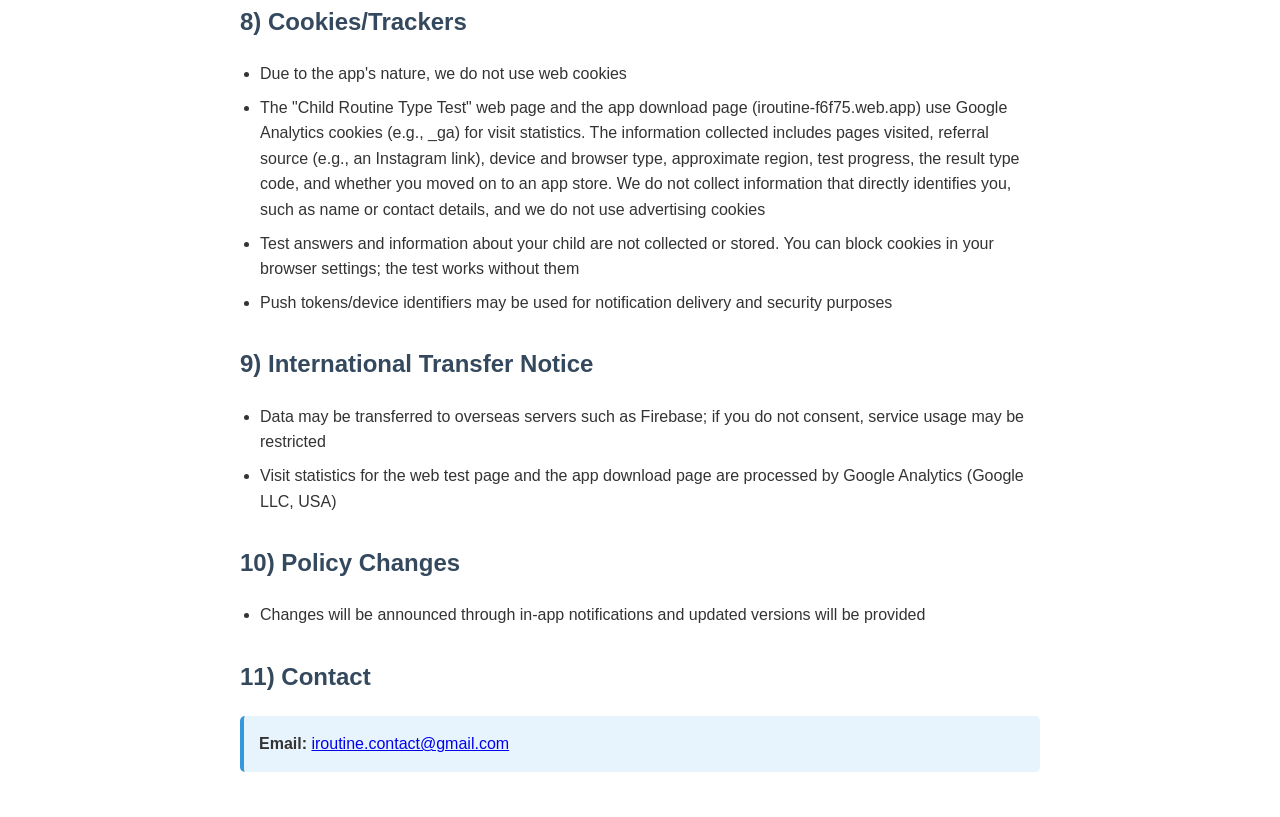
==== commit d0544c49: "docs: 개인정보처리방침 8)쿠키·9)국외이전에 앱 다운로드 안내 페이지(iroutine-f6f75.web.app) GA 방문 통계 추가" ====
--- a/index.html
+++ b/index.html
@@ -168,7 +168,7 @@
 
             <div class="meta-info">
                 <strong>시행일:</strong> 2025-08-20<br />
-                <strong>최종 업데이트:</strong> 2026-09-26
+                <strong>최종 업데이트:</strong> 2026-11-02
             </div>
 
             <div class="section">
@@ -386,10 +386,12 @@
                 <ul>
                     <li>앱 특성상 웹 쿠키는 사용하지 않습니다</li>
                     <li>
-                        웹 페이지 「우리 아이 루틴 유형 테스트」는 방문 통계를 위해
-                        Google Analytics 쿠키(_ga 등)를 사용합니다. 수집되는 정보는
-                        방문한 페이지, 기기·브라우저 종류, 대략적인 지역, 테스트 진행
-                        단계와 결과 유형 코드이며, 이름·연락처 등 개인을 직접 식별하는
+                        웹 페이지 「우리 아이 루틴 유형 테스트」와 앱 다운로드 안내
+                        페이지(iroutine-f6f75.web.app)는 방문 통계를 위해 Google
+                        Analytics 쿠키(_ga 등)를 사용합니다. 수집되는 정보는 방문한
+                        페이지, 유입 경로(예: 인스타그램 링크), 기기·브라우저 종류,
+                        대략적인 지역, 테스트 진행 단계와 결과 유형 코드, 스토어 이동
+                        여부이며, 이름·연락처 등 개인을 직접 식별하는
                         정보는 수집하지 않습니다. 광고용 쿠키는 사용하지 않습니다
                     </li>
                     <li>
@@ -412,8 +414,8 @@
                         않으면 서비스 이용에 제한이 있을 수 있습니다
                     </li>
                     <li>
-                        웹 테스트 페이지의 방문 통계는 Google Analytics(Google LLC,
-                        미국)를 통해 처리됩니다
+                        웹 테스트 페이지와 앱 다운로드 안내 페이지의 방문 통계는
+                        Google Analytics(Google LLC, 미국)를 통해 처리됩니다
                     </li>
                 </ul>
             </div>
@@ -752,7 +754,7 @@
 
             <div class="meta-info">
                 <strong>Effective Date:</strong> August 20, 2025<br />
-                <strong>Last Updated:</strong> September 26, 2026
+                <strong>Last Updated:</strong> November 2, 2026
             </div>
 
             <div class="section">
@@ -1025,11 +1027,13 @@
                 <ul>
                     <li>Due to the app's nature, we do not use web cookies</li>
                     <li>
-                        The "Child Routine Type Test" web page uses Google
-                        Analytics cookies (e.g., _ga) for visit statistics. The
-                        information collected includes pages visited, device and
-                        browser type, approximate region, test progress, and the
-                        result type code. We do not collect information that
+                        The "Child Routine Type Test" web page and the app download
+                        page (iroutine-f6f75.web.app) use Google Analytics cookies
+                        (e.g., _ga) for visit statistics. The information collected
+                        includes pages visited, referral source (e.g., an Instagram
+                        link), device and browser type, approximate region, test
+                        progress, the result type code, and whether you moved on to
+                        an app store. We do not collect information that
                         directly identifies you, such as name or contact details,
                         and we do not use advertising cookies
                     </li>
@@ -1054,8 +1058,8 @@
                         restricted
                     </li>
                     <li>
-                        Visit statistics for the web test page are processed by
-                        Google Analytics (Google LLC, USA)
+                        Visit statistics for the web test page and the app download
+                        page are processed by Google Analytics (Google LLC, USA)
                     </li>
                 </ul>
             </div>
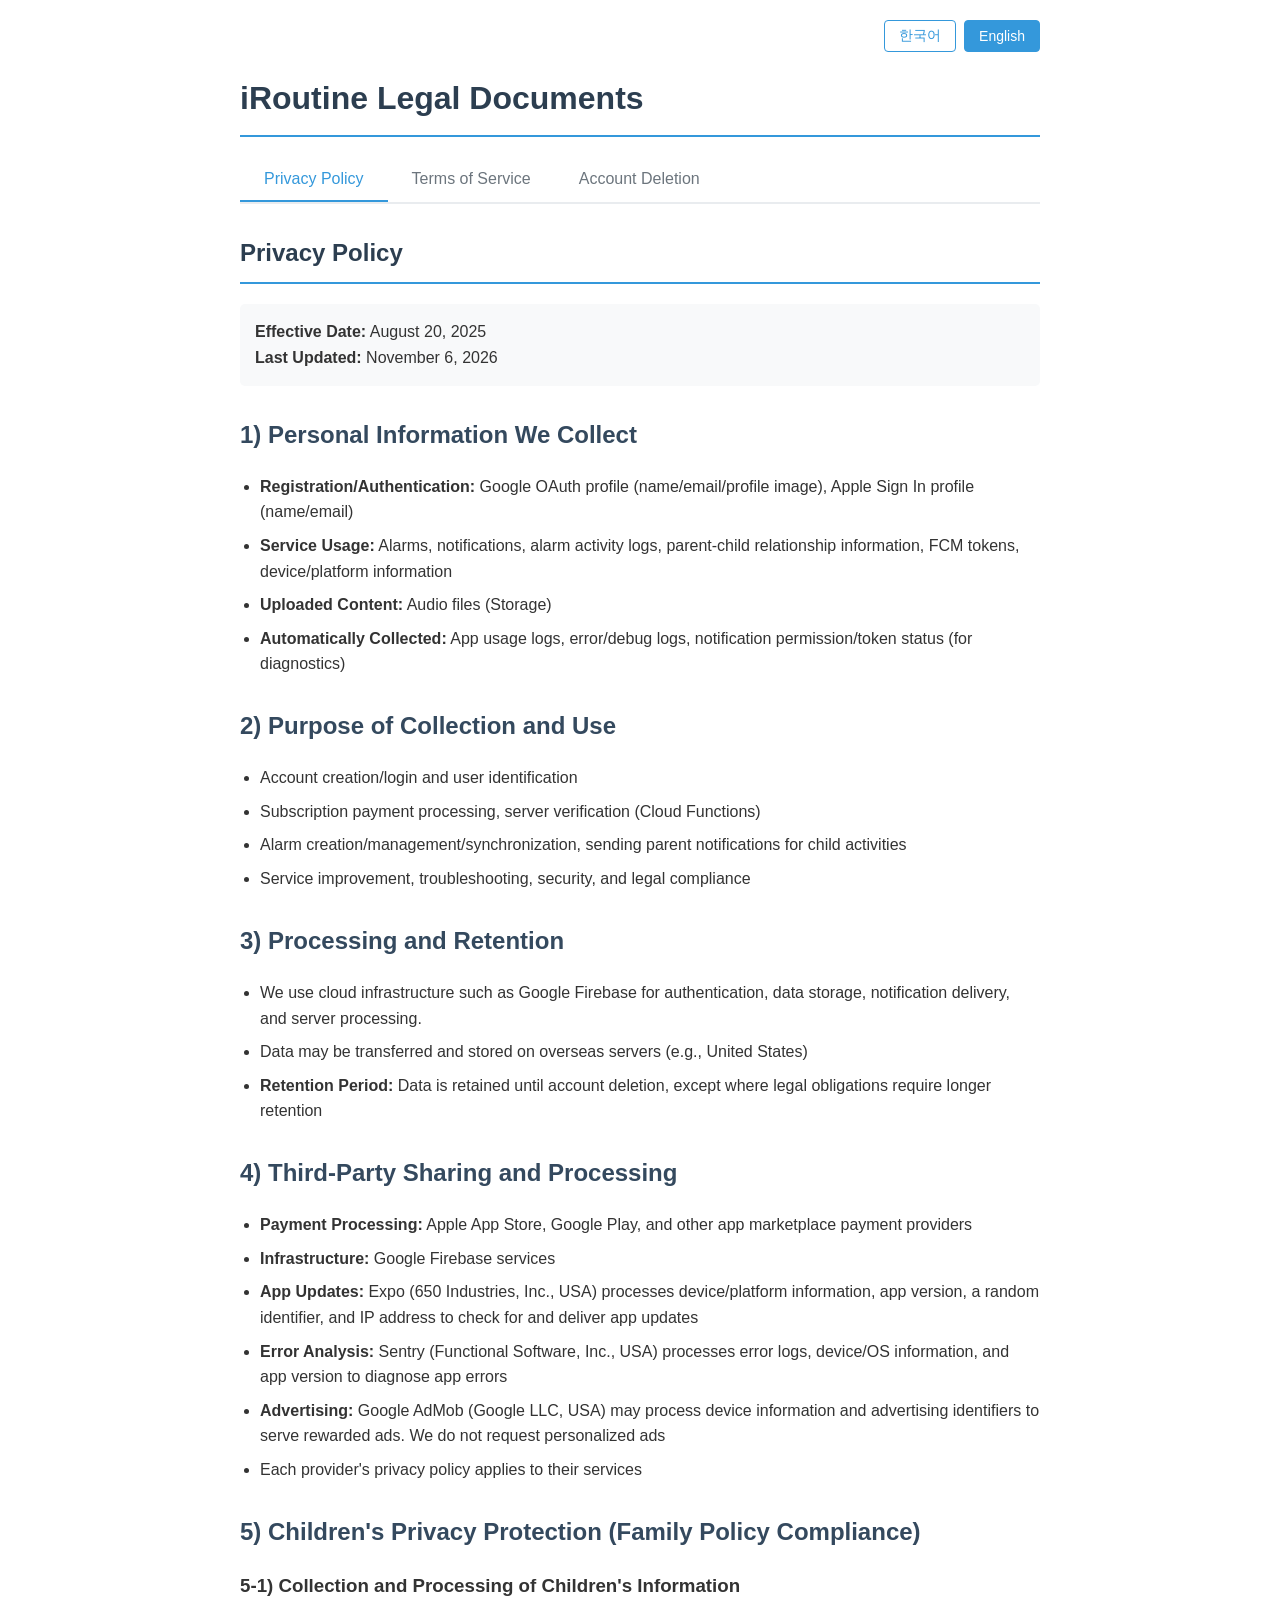
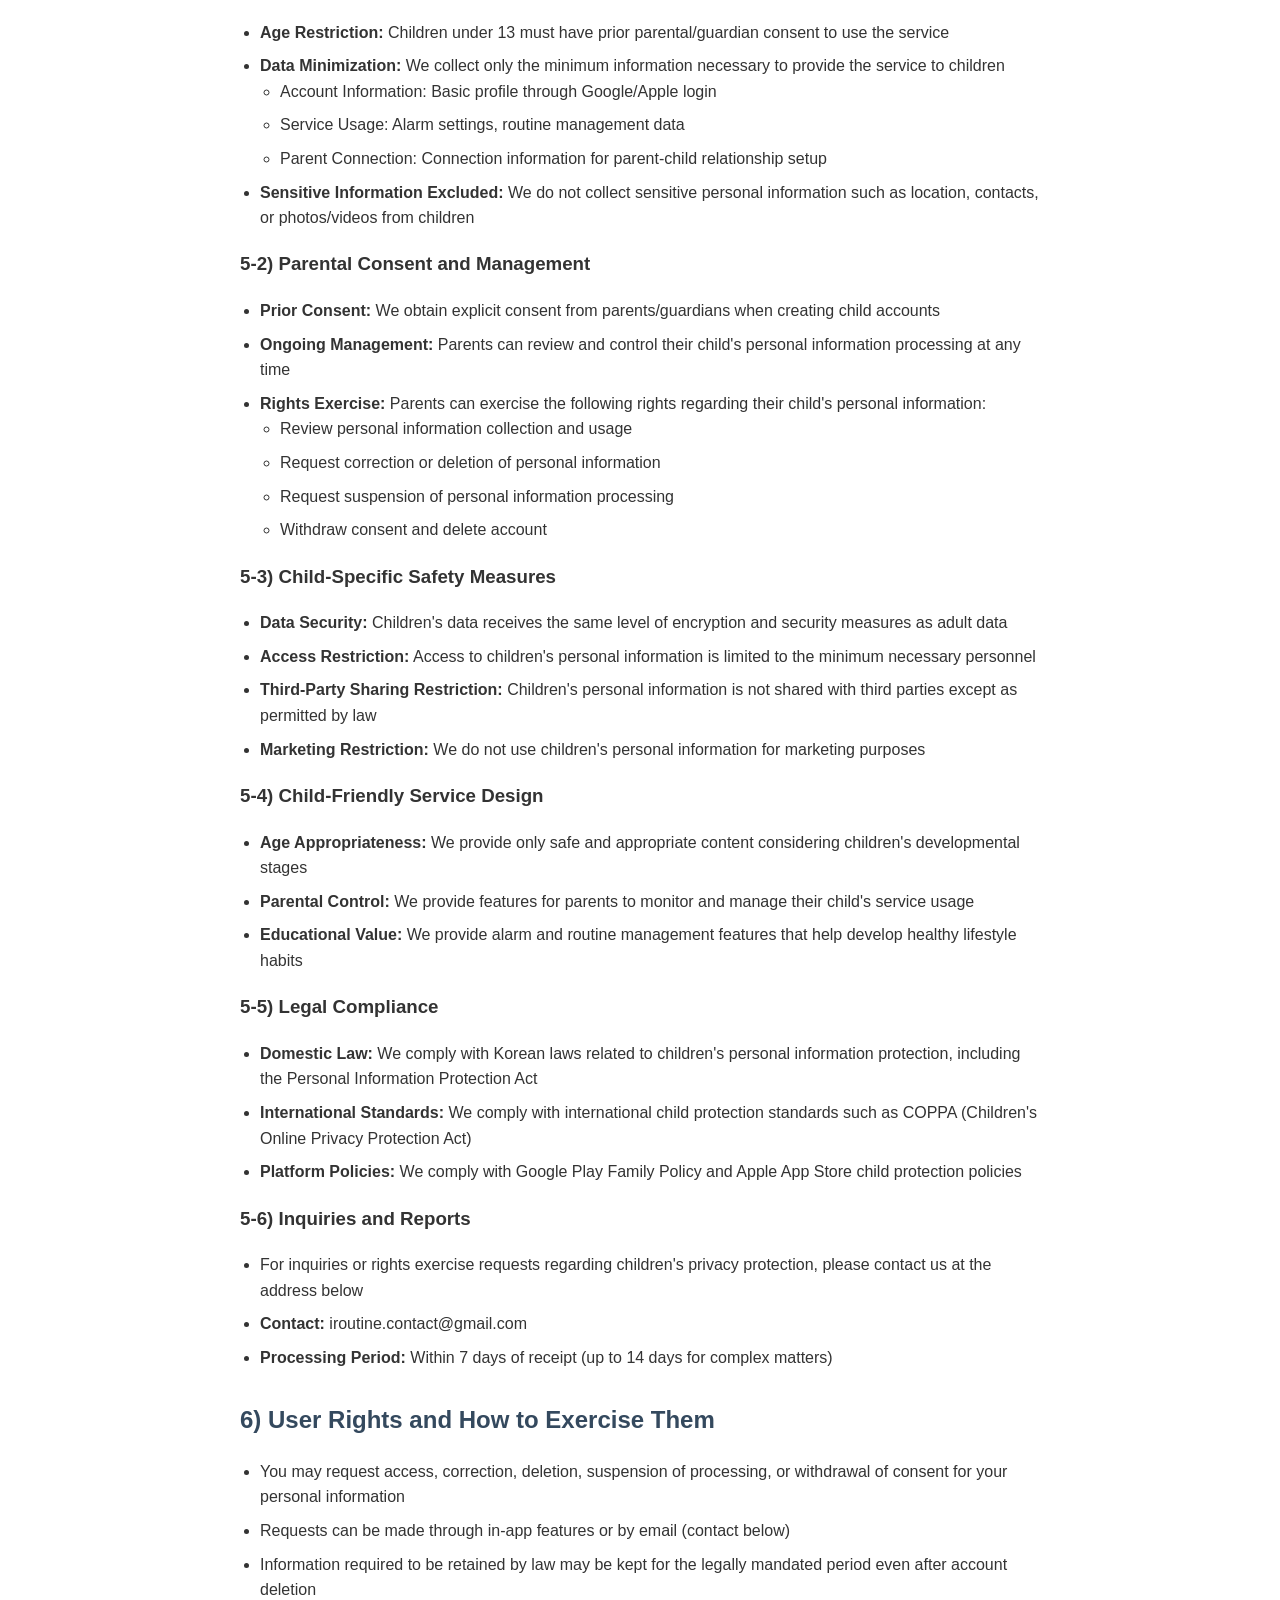
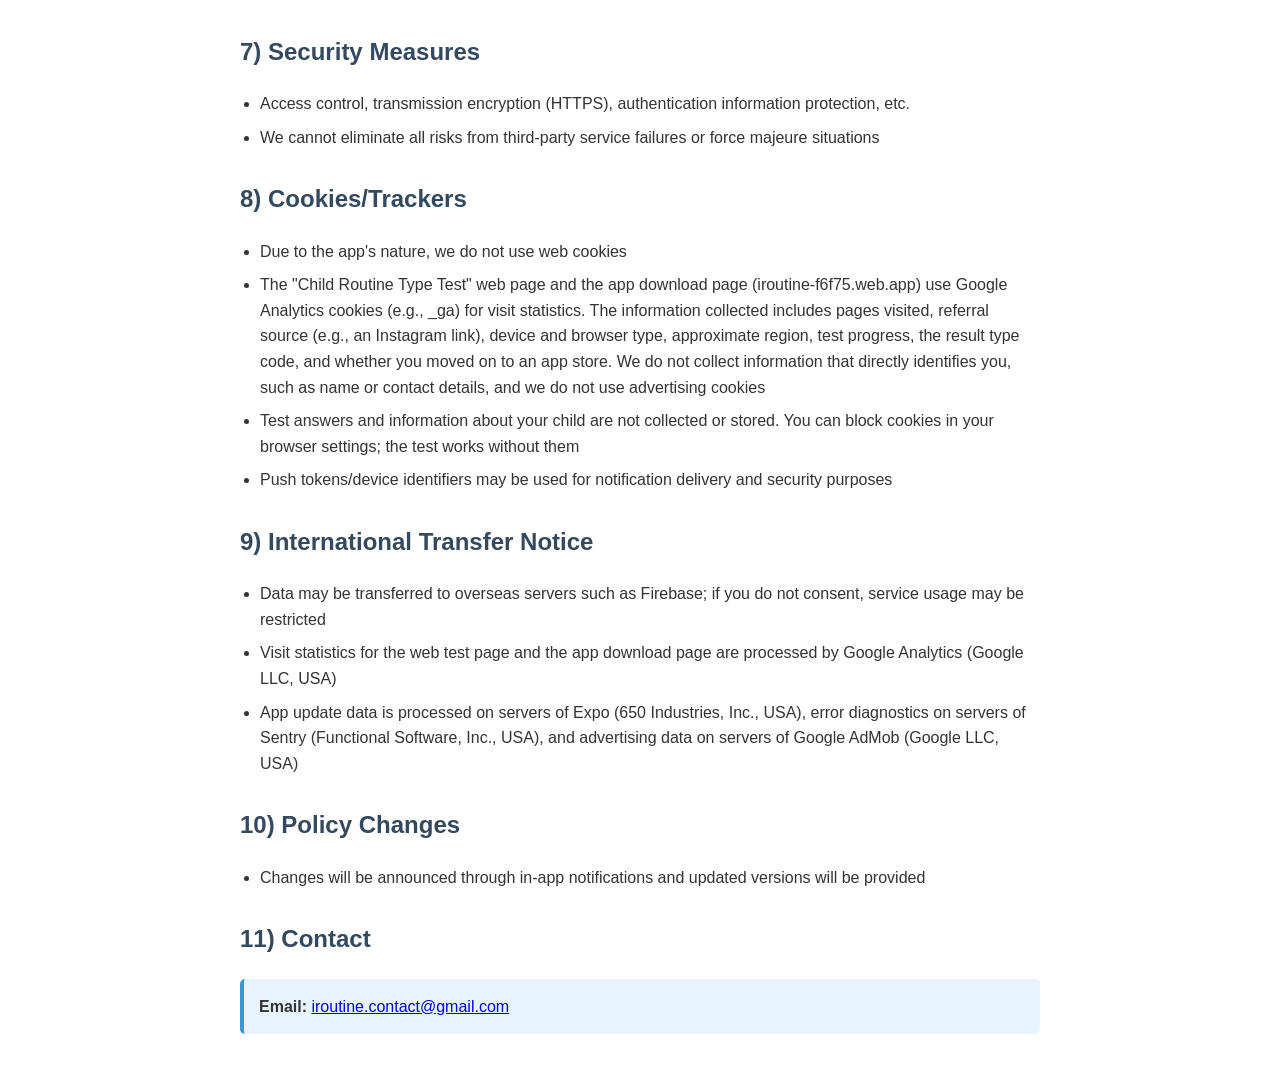
==== commit 7c8d5c79: "docs: 개인정보처리방침 4)처리위탁·9)국외이전에 Expo, Sentry, Google AdMob 추가" ====
--- a/index.html
+++ b/index.html
@@ -168,7 +168,7 @@
 
             <div class="meta-info">
                 <strong>시행일:</strong> 2025-08-20<br />
-                <strong>최종 업데이트:</strong> 2026-11-02
+                <strong>최종 업데이트:</strong> 2026-11-06
             </div>
 
             <div class="section">
@@ -228,6 +228,21 @@
                         등 앱마켓 결제사업자
                     </li>
                     <li><strong>인프라:</strong> Google Firebase 전반</li>
+                    <li>
+                        <strong>앱 업데이트:</strong> Expo(650 Industries, Inc.,
+                        미국) — 앱 업데이트 확인·전달 시 기기/플랫폼 정보, 앱 버전,
+                        임의 식별자, IP 주소가 처리됩니다
+                    </li>
+                    <li>
+                        <strong>오류 분석:</strong> Sentry(Functional Software,
+                        Inc., 미국) — 앱 오류 진단을 위해 오류 로그, 기기/운영체제
+                        정보, 앱 버전이 처리됩니다
+                    </li>
+                    <li>
+                        <strong>광고:</strong> Google AdMob(Google LLC, 미국) —
+                        보상형 광고 제공 과정에서 기기 정보와 광고 식별자 등이
+                        처리될 수 있으며, 맞춤형 광고는 요청하지 않습니다
+                    </li>
                     <li>각 사업자의 개인정보 처리방침이 적용됩니다</li>
                 </ul>
             </div>
@@ -417,6 +432,12 @@
                         웹 테스트 페이지와 앱 다운로드 안내 페이지의 방문 통계는
                         Google Analytics(Google LLC, 미국)를 통해 처리됩니다
                     </li>
+                    <li>
+                        앱 업데이트 확인·전달 정보는 Expo(650 Industries, Inc.,
+                        미국), 오류 진단 정보는 Sentry(Functional Software, Inc.,
+                        미국), 광고 관련 정보는 Google AdMob(Google LLC, 미국)
+                        서버에서 처리됩니다
+                    </li>
                 </ul>
             </div>
 
@@ -754,7 +775,7 @@
 
             <div class="meta-info">
                 <strong>Effective Date:</strong> August 20, 2025<br />
-                <strong>Last Updated:</strong> November 2, 2026
+                <strong>Last Updated:</strong> November 6, 2026
             </div>
 
             <div class="section">
@@ -830,6 +851,23 @@
                     <li>
                         <strong>Infrastructure:</strong> Google Firebase
                         services
+                    </li>
+                    <li>
+                        <strong>App Updates:</strong> Expo (650 Industries, Inc.,
+                        USA) processes device/platform information, app version,
+                        a random identifier, and IP address to check for and
+                        deliver app updates
+                    </li>
+                    <li>
+                        <strong>Error Analysis:</strong> Sentry (Functional
+                        Software, Inc., USA) processes error logs, device/OS
+                        information, and app version to diagnose app errors
+                    </li>
+                    <li>
+                        <strong>Advertising:</strong> Google AdMob (Google LLC,
+                        USA) may process device information and advertising
+                        identifiers to serve rewarded ads. We do not request
+                        personalized ads
                     </li>
                     <li>
                         Each provider's privacy policy applies to their services
@@ -1061,6 +1099,12 @@
                         Visit statistics for the web test page and the app download
                         page are processed by Google Analytics (Google LLC, USA)
                     </li>
+                    <li>
+                        App update data is processed on servers of Expo (650
+                        Industries, Inc., USA), error diagnostics on servers of
+                        Sentry (Functional Software, Inc., USA), and advertising
+                        data on servers of Google AdMob (Google LLC, USA)
+                    </li>
                 </ul>
             </div>
 
